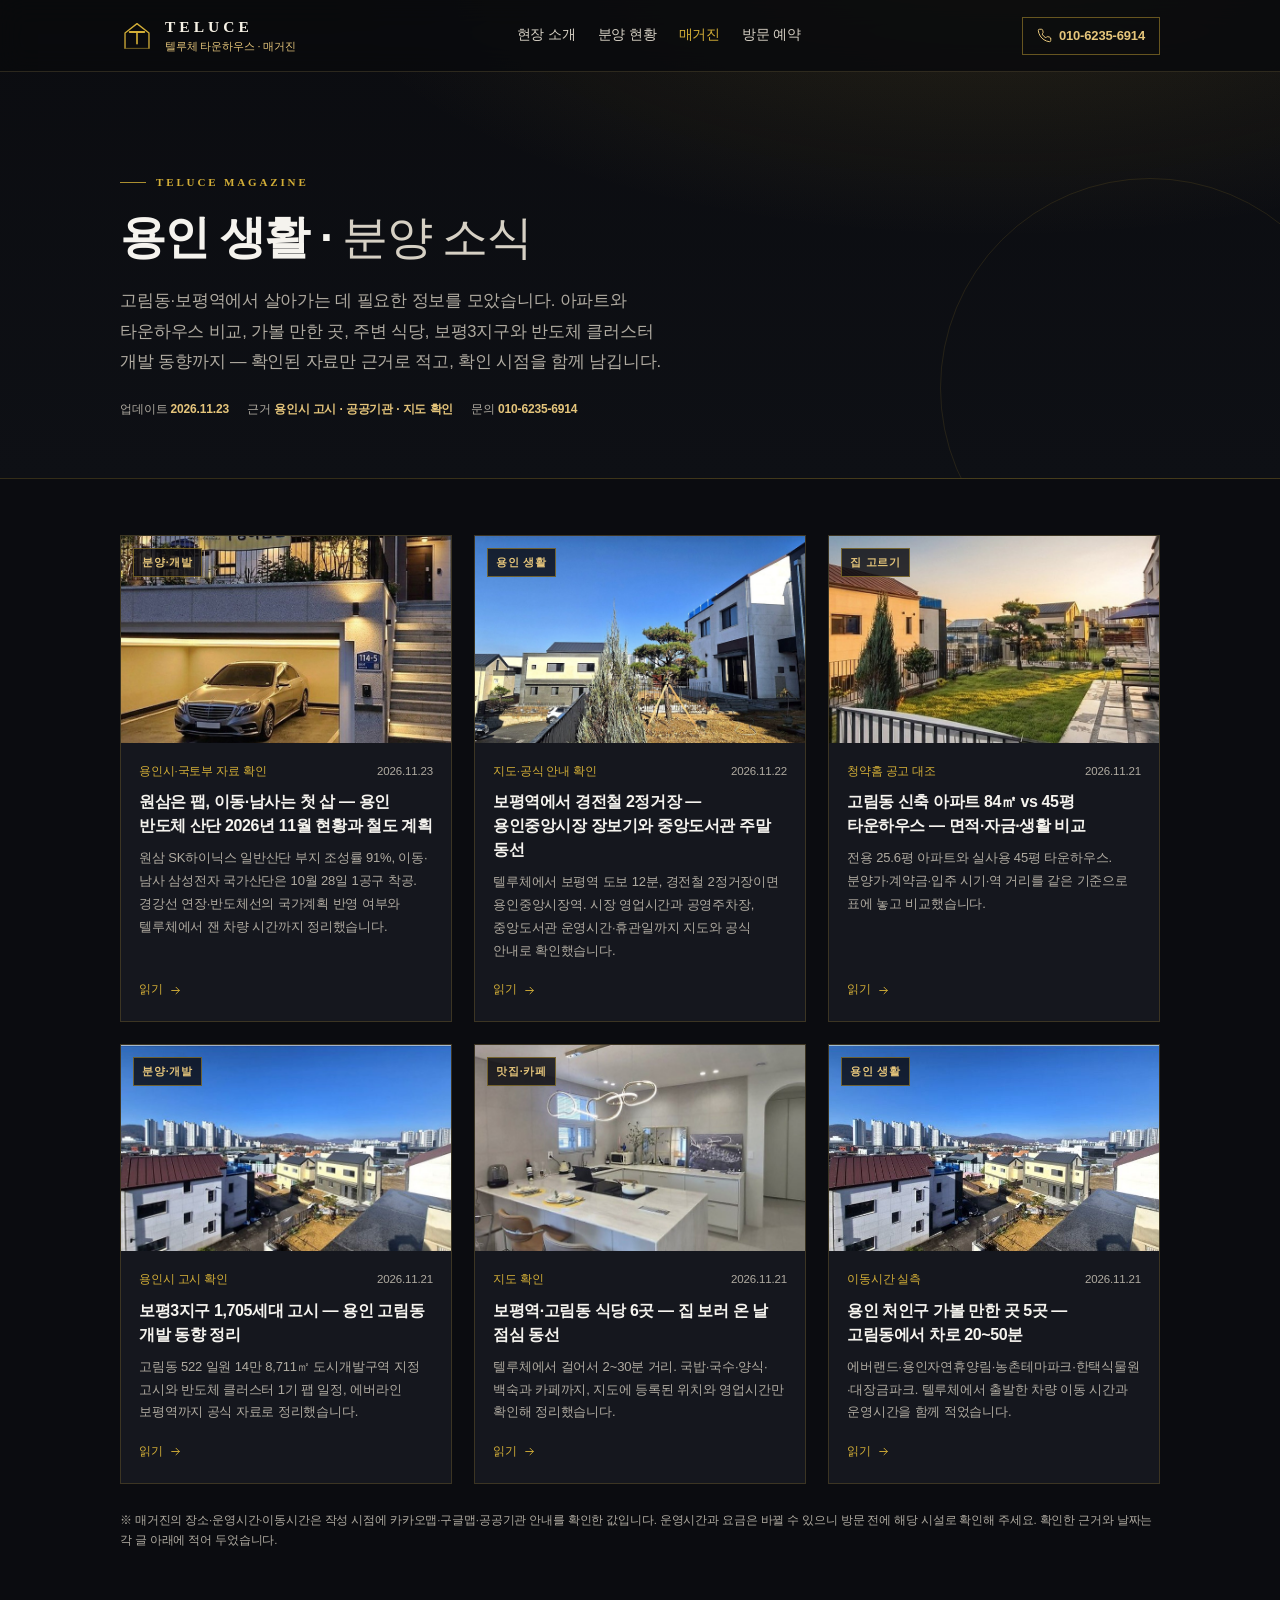
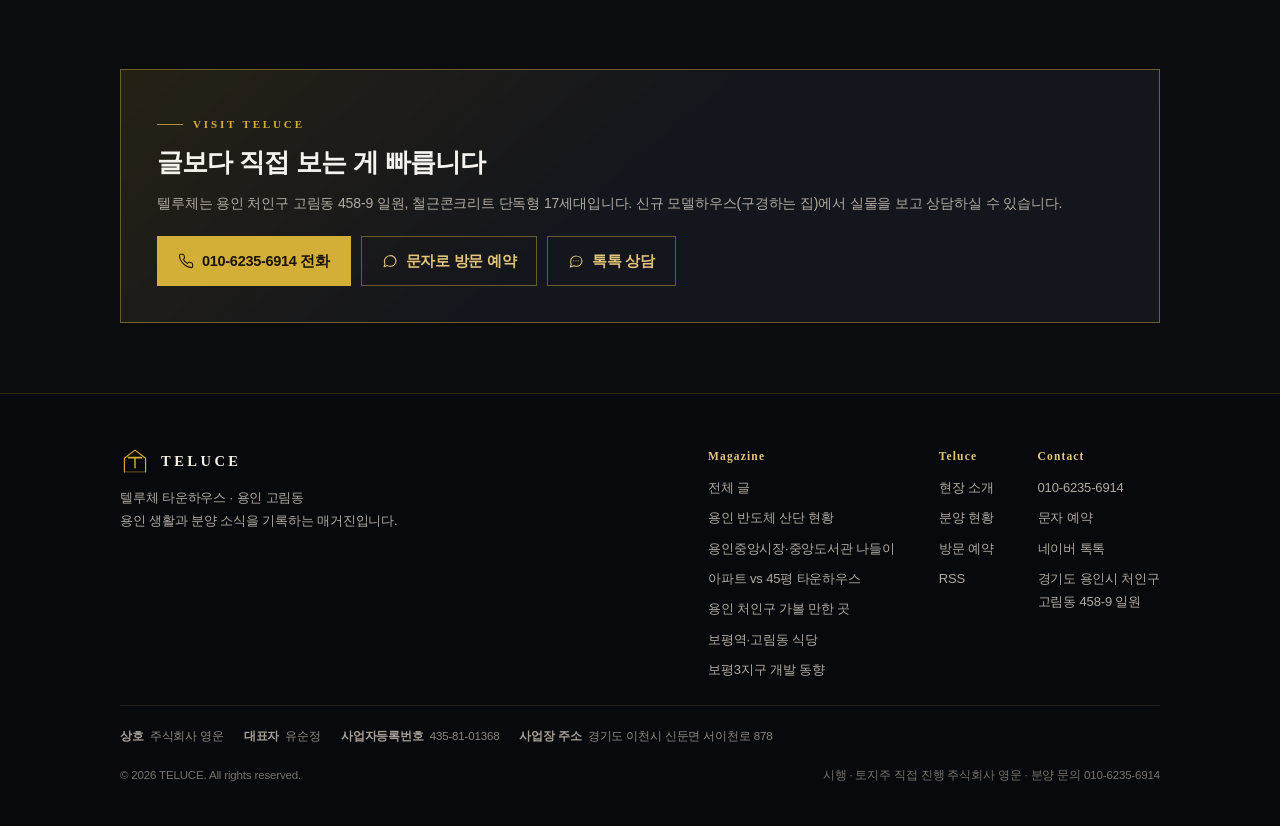
==== magazine/index.html @ aa2721e3 "GA4 방문자 추적 설치 — 전 페이지 head에 gtag.js(G-Z2Y8HTVHH5) 삽입" ====
<!DOCTYPE html>
<html lang="ko">
<head>
<meta charset="utf-8">
<!-- Google Analytics 4 (gtag.js) -->
<script async src="https://www.googletagmanager.com/gtag/js?id=G-Z2Y8HTVHH5"></script>
<script>
  window.dataLayer = window.dataLayer || [];
  function gtag(){dataLayer.push(arguments);}
  gtag('js', new Date());
  gtag('config', 'G-Z2Y8HTVHH5');
</script>
<meta name="viewport" content="width=device-width, initial-scale=1">
<title>텔루체 매거진 — 용인 생활 · 분양 소식 | 용인 고림동 타운하우스</title>
<meta name="description" content="용인 처인구 고림동·보평역 생활 정보와 분양 소식을 정리한 텔루체 매거진. 고림동 신축 아파트와 45평 타운하우스 비교, 가볼 만한 곳, 주변 식당, 보평3지구·반도체 클러스터 개발 동향을 공식 자료로 확인해 기록합니다.">
<meta name="keywords" content="텔루체 매거진, 용인 생활, 고림동 신축아파트, 고림동 아파트분양, 용인 처인구 가볼만한곳, 고림동 맛집, 보평3지구, 용인 전원주택, 용인 타운하우스">
<meta name="robots" content="index, follow">
<link rel="canonical" href="https://teluce.co.kr/magazine/">
<meta name="theme-color" content="#0B0C10">

<meta property="og:type" content="website">
<meta property="og:site_name" content="텔루체 타운하우스 TELUCE">
<meta property="og:locale" content="ko_KR">
<meta property="og:url" content="https://teluce.co.kr/magazine/">
<meta property="og:title" content="텔루체 매거진 — 용인 생활 · 분양 소식">
<meta property="og:description" content="용인 처인구 고림동·보평역 생활 정보와 분양 소식을 공식 자료로 확인해 정리합니다.">
<meta property="og:image" content="https://teluce.co.kr/assets/og-teluce.jpg">
<meta property="og:image:width" content="1200">
<meta property="og:image:height" content="630">
<meta property="og:image:alt" content="텔루체 타운하우스 — 용인 고림동 텔루체 매거진">
<meta name="twitter:card" content="summary_large_image">
<meta name="twitter:title" content="텔루체 매거진 — 용인 생활 · 분양 소식">
<meta name="twitter:description" content="용인 처인구 고림동·보평역 생활 정보와 분양 소식.">
<meta name="twitter:image" content="https://teluce.co.kr/assets/og-teluce.jpg">

<link rel="alternate" type="application/rss+xml" title="텔루체 매거진 RSS" href="https://teluce.co.kr/rss.xml">
<link rel="icon" type="image/svg+xml" href="/assets/favicon-teluce.svg">
<link rel="stylesheet" href="/magazine/assets/magazine.css?v=20261121c">
<script type="application/ld+json">
{
  "@context": "https://schema.org",
  "@type": "CollectionPage",
  "name": "텔루체 매거진 — 용인 생활 · 분양 소식",
  "url": "https://teluce.co.kr/magazine/",
  "description": "용인 처인구 고림동·보평역 생활 정보와 분양 소식을 공식 자료로 확인해 정리한 페이지.",
  "inLanguage": "ko-KR",
  "isPartOf": { "@type": "WebSite", "name": "텔루체 타운하우스 TELUCE", "url": "https://teluce.co.kr/" },
  "publisher": {
    "@type": "Organization",
    "name": "텔루체 타운하우스",
    "url": "https://teluce.co.kr/",
    "telephone": "+82-10-6235-6914"
  },
  "hasPart": [
    {
      "@type": "Article",
      "headline": "원삼은 팹, 이동·남사는 첫 삽 — 용인 반도체 산단 2026년 11월 현황과 철도 계획",
      "url": "https://teluce.co.kr/magazine/yongin-chip-cluster-2026/",
      "datePublished": "2026-11-23"
    },
    {
      "@type": "Article",
      "headline": "보평역에서 경전철 2정거장 — 용인중앙시장 장보기와 중앙도서관 주말 동선",
      "url": "https://teluce.co.kr/magazine/yongin-market-library-day/",
      "datePublished": "2026-11-22"
    },
    {
      "@type": "Article",
      "headline": "고림동 신축 아파트 84㎡ vs 45평 타운하우스 — 면적·자금·생활 비교",
      "url": "https://teluce.co.kr/magazine/gorim-apartment-vs-townhouse/",
      "datePublished": "2026-11-21"
    },
    {
      "@type": "Article",
      "headline": "용인 처인구 가볼 만한 곳 5곳 — 고림동에서 차로 20~50분",
      "url": "https://teluce.co.kr/magazine/yongin-cheoin-attractions/",
      "datePublished": "2026-11-21"
    },
    {
      "@type": "Article",
      "headline": "보평역·고림동 식당 6곳 — 집 보러 온 날 점심 동선",
      "url": "https://teluce.co.kr/magazine/bopyeong-gorim-food/",
      "datePublished": "2026-11-21"
    },
    {
      "@type": "Article",
      "headline": "보평3지구 1,705세대 고시 — 용인 고림동 개발 동향 정리",
      "url": "https://teluce.co.kr/magazine/bopyeong-3-district/",
      "datePublished": "2026-11-21"
    }
  ]
}
</script>
<script type="application/ld+json">
{
  "@context": "https://schema.org",
  "@type": "BreadcrumbList",
  "itemListElement": [
    { "@type": "ListItem", "position": 1, "name": "텔루체 타운하우스", "item": "https://teluce.co.kr/" },
    { "@type": "ListItem", "position": 2, "name": "매거진", "item": "https://teluce.co.kr/magazine/" }
  ]
}
</script>
</head>
<body>
<a class="skip" href="#list">본문 바로가기</a>

<svg width="0" height="0" style="position:absolute" aria-hidden="true" focusable="false"><defs>
<symbol id="i-phone" viewBox="0 0 24 24" fill="none" stroke="currentColor" stroke-width="1.6" stroke-linecap="round" stroke-linejoin="round"><path d="M22 16.9v3a2 2 0 0 1-2.2 2 19.8 19.8 0 0 1-8.6-3.1 19.5 19.5 0 0 1-6-6A19.8 19.8 0 0 1 2.1 4.2 2 2 0 0 1 4.1 2h3a2 2 0 0 1 2 1.7c.1.9.3 1.8.6 2.6a2 2 0 0 1-.5 2.1L8 9.6a16 16 0 0 0 6 6l1.2-1.2a2 2 0 0 1 2.1-.5c.8.3 1.7.5 2.6.6a2 2 0 0 1 1.7 2z"/></symbol>
<symbol id="i-sms" viewBox="0 0 24 24" fill="none" stroke="currentColor" stroke-width="1.6" stroke-linecap="round" stroke-linejoin="round"><path d="M21 11.5a8.4 8.4 0 0 1-9 8.4 8.9 8.9 0 0 1-4.1-1L3 20.5l1.6-4a8.4 8.4 0 0 1-1-4.1 8.4 8.4 0 0 1 8.5-8.4 8.5 8.5 0 0 1 8.9 7.5z"/></symbol>
<symbol id="i-chat" viewBox="0 0 24 24" fill="none" stroke="currentColor" stroke-width="1.6" stroke-linecap="round" stroke-linejoin="round"><path d="M21 11.5a8.4 8.4 0 0 1-9 8.4 9.7 9.7 0 0 1-3.3-.6L3.5 21l1.4-4.3a8.1 8.1 0 0 1-1-3.9 8.4 8.4 0 0 1 9-8.4 8.4 8.4 0 0 1 8.1 8.1z"/><path d="M8.5 11.8h.01M12 11.8h.01M15.5 11.8h.01"/></symbol>
<symbol id="i-arrow" viewBox="0 0 24 24" fill="none" stroke="currentColor" stroke-width="1.7" stroke-linecap="round" stroke-linejoin="round"><path d="M5 12h14M13 6l6 6-6 6"/></symbol>
<symbol id="i-teluce-mark" viewBox="0 0 44 44">
  <path d="M6.5 38V18L22 6l15.5 12v20" fill="none" stroke="#D4AF37" stroke-width="1.7" stroke-linejoin="round" stroke-linecap="round"/>
  <path d="M12.6 16.9h18.8" stroke="#D4AF37" stroke-width="2.5" stroke-linecap="round"/>
  <path d="M22 16.9v15" stroke="#D4AF37" stroke-width="2.1" stroke-linecap="round"/>
  <path d="M8 38h28" stroke="#D4AF37" stroke-width="1.2" stroke-linecap="round" opacity=".55"/>
</symbol>
</defs></svg>

<header class="mag-header">
  <div class="wrap">
    <a class="mag-brand" href="/" aria-label="텔루체 타운하우스 메인 페이지">
      <svg class="mark" viewBox="0 0 44 44" role="img" aria-label="텔루체 TELUCE 로고"><use href="#i-teluce-mark"/></svg>
      <span class="txt"><b>TELUCE</b><i>텔루체 타운하우스 · 매거진</i></span>
    </a>
    <nav class="mag-nav" aria-label="주요 메뉴">
      <a href="/#about">현장 소개</a>
      <a href="/#status">분양 현황</a>
      <a class="is-now" href="/magazine/">매거진</a>
      <a href="/#booking">방문 예약</a>
    </nav>
    <div class="mag-head-actions">
      <a class="mag-phone" href="tel:+821062356914"><svg aria-hidden="true"><use href="#i-phone"/></svg><span>010-6235-6914</span></a>
    </div>
  </div>
</header>

<main>
  <section class="mag-hero">
    <div class="wrap">
      <span class="eyebrow">Teluce Magazine</span>
      <h1>용인 생활 · <span class="thin">분양 소식</span></h1>
      <p class="lead">고림동·보평역에서 살아가는 데 필요한 정보를 모았습니다. 아파트와 타운하우스 비교, 가볼 만한 곳, 주변 식당, 보평3지구와 반도체 클러스터 개발 동향까지 — 확인된 자료만 근거로 적고, 확인 시점을 함께 남깁니다.</p>
      <div class="meta">
        <span>업데이트 <b>2026.11.23</b></span>
        <span>근거 <b>용인시 고시 · 공공기관 · 지도 확인</b></span>
        <span>문의 <b>010-6235-6914</b></span>
      </div>
    </div>
  </section>

  <section class="mag-main" id="list">
    <div class="wrap">
      <div class="mag-grid">
        <a class="mcard" href="/magazine/yongin-chip-cluster-2026/">
          <span class="thumb">
            <img src="/assets/photos/hero-03-twilight.jpg" alt="해 질 무렵 텔루체 단지의 개별 주택과 마당" loading="lazy" width="1600" height="900">
            <span class="chip">분양·개발</span>
          </span>
          <div class="body">
            <span class="date"><em>용인시·국토부 자료 확인</em><time datetime="2026-11-23">2026.11.23</time></span>
            <h2>원삼은 팹, 이동·남사는 첫 삽 — 용인 반도체 산단 2026년 11월 현황과 철도 계획</h2>
            <p>원삼 SK하이닉스 일반산단 부지 조성률 91%, 이동·남사 삼성전자 국가산단은 10월 28일 1공구 착공. 경강선 연장·반도체선의 국가계획 반영 여부와 텔루체에서 잰 차량 시간까지 정리했습니다.</p>
            <span class="go">읽기 <svg aria-hidden="true"><use href="#i-arrow"/></svg></span>
          </div>
        </a>

        <a class="mcard" href="/magazine/yongin-market-library-day/">
          <span class="thumb">
            <img src="/assets/photos/hero-01-exterior.jpg" alt="텔루체 단지 외관과 1층 주차공간" loading="lazy" width="1600" height="900">
            <span class="chip">용인 생활</span>
          </span>
          <div class="body">
            <span class="date"><em>지도·공식 안내 확인</em><time datetime="2026-11-22">2026.11.22</time></span>
            <h2>보평역에서 경전철 2정거장 — 용인중앙시장 장보기와 중앙도서관 주말 동선</h2>
            <p>텔루체에서 보평역 도보 12분, 경전철 2정거장이면 용인중앙시장역. 시장 영업시간과 공영주차장, 중앙도서관 운영시간·휴관일까지 지도와 공식 안내로 확인했습니다.</p>
            <span class="go">읽기 <svg aria-hidden="true"><use href="#i-arrow"/></svg></span>
          </div>
        </a>

        <a class="mcard" href="/magazine/gorim-apartment-vs-townhouse/">
          <span class="thumb">
            <img src="/assets/photos/hero-02-sunset.jpg" alt="노을 드는 텔루체 단지의 개별 마당과 잔디정원" loading="lazy" width="1600" height="900">
            <span class="chip">집 고르기</span>
          </span>
          <div class="body">
            <span class="date"><em>청약홈 공고 대조</em><time datetime="2026-11-21">2026.11.21</time></span>
            <h2>고림동 신축 아파트 84㎡ vs 45평 타운하우스 — 면적·자금·생활 비교</h2>
            <p>전용 25.6평 아파트와 실사용 45평 타운하우스. 분양가·계약금·입주 시기·역 거리를 같은 기준으로 표에 놓고 비교했습니다.</p>
            <span class="go">읽기 <svg aria-hidden="true"><use href="#i-arrow"/></svg></span>
          </div>
        </a>

        <a class="mcard" href="/magazine/bopyeong-3-district/">
          <span class="thumb">
            <img src="/assets/photos/hero-08-rooftop.jpg" alt="텔루체 루프탑에서 본 고림동 아파트 단지와 조망" loading="lazy" width="1600" height="900">
            <span class="chip">분양·개발</span>
          </span>
          <div class="body">
            <span class="date"><em>용인시 고시 확인</em><time datetime="2026-11-21">2026.11.21</time></span>
            <h2>보평3지구 1,705세대 고시 — 용인 고림동 개발 동향 정리</h2>
            <p>고림동 522 일원 14만 8,711㎡ 도시개발구역 지정 고시와 반도체 클러스터 1기 팹 일정, 에버라인 보평역까지 공식 자료로 정리했습니다.</p>
            <span class="go">읽기 <svg aria-hidden="true"><use href="#i-arrow"/></svg></span>
          </div>
        </a>

        <a class="mcard" href="/magazine/bopyeong-gorim-food/">
          <span class="thumb">
            <img src="/assets/teluce-kitchen.jpg" alt="텔루체 주방과 아일랜드 식탁" loading="lazy" width="694" height="391">
            <span class="chip">맛집·카페</span>
          </span>
          <div class="body">
            <span class="date"><em>지도 확인</em><time datetime="2026-11-21">2026.11.21</time></span>
            <h2>보평역·고림동 식당 6곳 — 집 보러 온 날 점심 동선</h2>
            <p>텔루체에서 걸어서 2~30분 거리. 국밥·국수·양식·백숙과 카페까지, 지도에 등록된 위치와 영업시간만 확인해 정리했습니다.</p>
            <span class="go">읽기 <svg aria-hidden="true"><use href="#i-arrow"/></svg></span>
          </div>
        </a>

        <a class="mcard" href="/magazine/yongin-cheoin-attractions/">
          <span class="thumb">
            <img src="/assets/teluce-rooftop.jpg" alt="텔루체 루프탑에서 바라본 고림동 일대와 아파트 단지" loading="lazy" width="694" height="391">
            <span class="chip">용인 생활</span>
          </span>
          <div class="body">
            <span class="date"><em>이동시간 실측</em><time datetime="2026-11-21">2026.11.21</time></span>
            <h2>용인 처인구 가볼 만한 곳 5곳 — 고림동에서 차로 20~50분</h2>
            <p>에버랜드·용인자연휴양림·농촌테마파크·한택식물원·대장금파크. 텔루체에서 출발한 차량 이동 시간과 운영시간을 함께 적었습니다.</p>
            <span class="go">읽기 <svg aria-hidden="true"><use href="#i-arrow"/></svg></span>
          </div>
        </a>
      </div>

      <p class="mag-empty-note">※ 매거진의 장소·운영시간·이동시간은 작성 시점에 카카오맵·구글맵·공공기관 안내를 확인한 값입니다. 운영시간과 요금은 바뀔 수 있으니 방문 전에 해당 시설로 확인해 주세요. 확인한 근거와 날짜는 각 글 아래에 적어 두었습니다.</p>
    </div>
  </section>

  <div class="wrap">
    <section class="cta">
      <span class="eyebrow">Visit Teluce</span>
      <h2>글보다 직접 보는 게 빠릅니다</h2>
      <p>텔루체는 용인 처인구 고림동 458-9 일원, 철근콘크리트 단독형 17세대입니다. 신규 모델하우스(구경하는 집)에서 실물을 보고 상담하실 수 있습니다.</p>
      <div class="cta-btns">
        <a class="btn btn-gold" href="tel:+821062356914"><svg aria-hidden="true"><use href="#i-phone"/></svg>010-6235-6914 전화</a>
        <a class="btn btn-line" href="sms:+821062356914"><svg aria-hidden="true"><use href="#i-sms"/></svg>문자로 방문 예약</a>
        <a class="btn btn-line" href="https://talk.naver.com/ct/wfuyhez" target="_blank" rel="noopener"><svg aria-hidden="true"><use href="#i-chat"/></svg>톡톡 상담</a>
      </div>
    </section>
  </div>
</main>

<footer class="mag-footer">
  <div class="wrap">
    <div class="top">
      <div>
        <div class="brandline">
          <svg class="mark" viewBox="0 0 44 44" role="img" aria-label="텔루체 TELUCE 로고"><use href="#i-teluce-mark"/></svg>
          <b>TELUCE</b>
        </div>
        <p>텔루체 타운하우스 · 용인 고림동<br>용인 생활과 분양 소식을 기록하는 매거진입니다.</p>
      </div>
      <div class="cols">
        <div>
          <b>Magazine</b>
          <a href="/magazine/">전체 글</a>
          <a href="/magazine/yongin-chip-cluster-2026/">용인 반도체 산단 현황</a>
          <a href="/magazine/yongin-market-library-day/">용인중앙시장·중앙도서관 나들이</a>
          <a href="/magazine/gorim-apartment-vs-townhouse/">아파트 vs 45평 타운하우스</a>
          <a href="/magazine/yongin-cheoin-attractions/">용인 처인구 가볼 만한 곳</a>
          <a href="/magazine/bopyeong-gorim-food/">보평역·고림동 식당</a>
          <a href="/magazine/bopyeong-3-district/">보평3지구 개발 동향</a>
        </div>
        <div>
          <b>Teluce</b>
          <a href="/#about">현장 소개</a>
          <a href="/#status">분양 현황</a>
          <a href="/#booking">방문 예약</a>
          <a href="/rss.xml">RSS</a>
        </div>
        <div>
          <b>Contact</b>
          <a href="tel:+821062356914">010-6235-6914</a>
          <a href="sms:+821062356914">문자 예약</a>
          <a href="https://talk.naver.com/ct/wfuyhez" target="_blank" rel="noopener">네이버 톡톡</a>
          <span>경기도 용인시 처인구<br>고림동 458-9 일원</span>
        </div>
      </div>
    </div>
    <div class="biz" aria-label="사업자 정보">
      <span><b>상호</b>주식회사 영운</span>
      <span><b>대표자</b>유순정</span>
      <span><b>사업자등록번호</b>435-81-01368</span>
      <span><b>사업장 주소</b>경기도 이천시 신둔면 서이천로 878</span>
    </div>
    <div class="bottom">
      <p>© 2026 TELUCE. All rights reserved.</p>
      <p>시행 · 토지주 직접 진행 주식회사 영운 · 분양 문의 010-6235-6914</p>
    </div>
  </div>
</footer>

<div class="mobile-bar">
  <a class="btn btn-line" href="sms:+821062356914"><svg aria-hidden="true"><use href="#i-sms"/></svg>문자 예약</a>
  <a class="btn btn-gold" href="tel:+821062356914"><svg aria-hidden="true"><use href="#i-phone"/></svg>전화 상담</a>
</div>

</body>
</html>
---- magazine/assets/magazine.css ----
/* TELUCE MAGAZINE — 용인 생활 · 분양 소식
   teluce.co.kr 전용 매거진 스타일. 메인 페이지의 블랙 & 샴페인 골드 토큰을 그대로 사용합니다. */

*,*::before,*::after{box-sizing:border-box}
:root{
  --bg:#0B0C10;
  --bg-2:#101218;
  --card:#15171E;
  --card-2:#1B1E27;
  --gold:#D4AF37;
  --gold-soft:#E5C57B;
  --gold-pale:#F1E1B4;
  --ink:#F5F3EE;
  --ink-2:#D6D0C4;
  --muted:#B0ABA1;
  --line:rgba(212,175,55,.20);
  --line-strong:rgba(212,175,55,.45);
  --ff:-apple-system,BlinkMacSystemFont,"Apple SD Gothic Neo","Noto Sans KR","Malgun Gothic",Roboto,"Helvetica Neue",Arial,sans-serif;
  --ff-serif:"Bodoni MT",Didot,"Playfair Display",Georgia,"Times New Roman",serif;
  --max:1120px;
  --header-h:72px;
}
html{scroll-behavior:smooth;-webkit-text-size-adjust:100%}
body{
  margin:0;background:var(--bg);color:var(--ink);font-family:var(--ff);
  font-size:16px;line-height:1.8;letter-spacing:-.01em;
  -webkit-font-smoothing:antialiased;
  word-break:keep-all;overflow-wrap:break-word;
}
img{max-width:100%;display:block}
a{color:inherit;text-decoration:none}
button{font-family:inherit}
.wrap{width:100%;max-width:var(--max);margin:0 auto;padding:0 clamp(20px,5vw,40px)}
.skip{position:absolute;left:-9999px;top:0;z-index:200;background:var(--gold);color:#1A140A;padding:12px 18px;font-weight:700}
.skip:focus{left:12px;top:12px}

/* ---------- header ---------- */
.mag-header{
  position:fixed;inset:0 0 auto 0;z-index:80;height:var(--header-h);
  display:flex;align-items:center;
  background:rgba(9,10,13,.82);backdrop-filter:blur(14px);-webkit-backdrop-filter:blur(14px);
  border-bottom:1px solid rgba(229,197,123,.16);
}
.mag-header .wrap{display:flex;align-items:center;justify-content:space-between;gap:16px}
.mag-brand{display:flex;align-items:center;gap:11px;min-width:0}
.mag-brand .mark{width:34px;height:34px;flex:none}
.mag-brand .txt{display:flex;flex-direction:column;line-height:1.2;min-width:0}
.mag-brand .txt b{font-family:var(--ff-serif);font-size:15.5px;letter-spacing:.26em;color:#F7F2E6;font-weight:600}
.mag-brand .txt i{font-style:normal;font-size:11px;color:var(--gold-soft);margin-top:3px;white-space:nowrap;overflow:hidden;text-overflow:ellipsis}
.mag-nav{display:flex;align-items:center;gap:22px;font-size:13.5px;color:var(--ink-2)}
.mag-nav a:hover{color:var(--gold-soft)}
.mag-nav a.is-now{color:var(--gold)}
.mag-head-actions{display:flex;align-items:center;gap:10px}
.mag-phone{
  display:inline-flex;align-items:center;gap:7px;height:38px;padding:0 14px;
  border:1px solid var(--line-strong);color:var(--gold-soft);font-size:13px;font-weight:600;
  white-space:nowrap;transition:.2s;
}
.mag-phone:hover{background:rgba(212,175,55,.12)}
.mag-phone svg{width:15px;height:15px}
@media (max-width:820px){.mag-nav{display:none}}

/* ---------- hero ---------- */
.mag-hero{
  position:relative;padding:calc(var(--header-h) + clamp(54px,8vw,92px)) 0 clamp(38px,5vw,58px);
  background:
    radial-gradient(1100px 460px at 78% -10%, rgba(212,175,55,.14), transparent 62%),
    linear-gradient(180deg,#0B0C10 0%,#0E1015 100%);
  border-bottom:1px solid var(--line);
  overflow:hidden;
}
.mag-hero::after{
  content:"";position:absolute;right:-80px;bottom:-120px;width:420px;height:420px;border-radius:50%;
  border:1px solid rgba(212,175,55,.12);pointer-events:none;
}
.eyebrow{display:inline-flex;align-items:center;gap:10px;font-size:11px;font-weight:600;letter-spacing:.26em;text-transform:uppercase;color:var(--gold);font-family:var(--ff-serif);margin-bottom:16px}
.eyebrow::before{content:"";width:26px;height:1px;background:currentColor;opacity:.8}
.mag-hero h1{font-size:clamp(28px,4.4vw,46px);line-height:1.28;letter-spacing:-.035em;margin:0;font-weight:700}
.mag-hero h1 .thin{font-weight:300;color:var(--ink-2)}
.mag-hero .lead{color:var(--muted);font-size:clamp(14.5px,1.6vw,16.5px);line-height:1.85;margin:18px 0 0;max-width:62ch}
.mag-hero .meta{display:flex;flex-wrap:wrap;gap:8px 18px;margin-top:22px;font-size:12px;color:var(--muted)}
.mag-hero .meta b{color:var(--gold-soft);font-weight:600}

/* ---------- list ---------- */
.mag-main{padding:clamp(34px,5vw,56px) 0 clamp(60px,7vw,90px)}
.mag-filter{display:flex;flex-wrap:wrap;gap:8px;margin-bottom:clamp(22px,3vw,30px)}
.mag-filter span{font-size:11.5px;letter-spacing:.04em;color:var(--muted);border:1px solid var(--line);padding:6px 11px;background:rgba(255,255,255,.02)}
.mag-filter span.on{color:#1A140A;background:var(--gold);border-color:var(--gold);font-weight:700}
.mag-grid{display:grid;grid-template-columns:repeat(3,1fr);gap:clamp(14px,2vw,22px)}
.mcard{
  display:flex;flex-direction:column;background:var(--card);border:1px solid var(--line);
  transition:transform .25s,border-color .25s,box-shadow .25s;overflow:hidden;
}
.mcard:hover{transform:translateY(-4px);border-color:var(--line-strong);box-shadow:0 24px 44px -26px rgba(0,0,0,.9)}
.mcard .thumb{position:relative;aspect-ratio:16/10;overflow:hidden;background:#0e1015}
.mcard .thumb img{width:100%;height:100%;object-fit:cover;transition:transform .5s;filter:saturate(.95)}
.mcard:hover .thumb img{transform:scale(1.04)}
.mcard .thumb .chip{
  position:absolute;left:12px;top:12px;font-size:10.5px;letter-spacing:.08em;font-weight:700;
  background:rgba(11,12,16,.82);color:var(--gold-soft);border:1px solid var(--line-strong);padding:4px 8px;
}
.mcard .body{display:flex;flex-direction:column;gap:9px;padding:18px 18px 20px;flex:1}
.mcard .date{font-size:11.5px;color:var(--muted);font-variant-numeric:tabular-nums;display:flex;justify-content:space-between;gap:8px}
.mcard .date em{font-style:normal;color:var(--gold)}
.mcard h2,.mcard h3{font-size:16px;font-weight:600;line-height:1.5;letter-spacing:-.025em;margin:0;color:var(--ink)}
.mcard p{font-size:13px;line-height:1.75;color:var(--muted);margin:0}
.mcard .go{margin-top:auto;padding-top:8px;font-size:12px;color:var(--gold);display:inline-flex;align-items:center;gap:6px}
.mcard .go svg{width:13px;height:13px}
.mag-empty-note{margin-top:26px;font-size:11.5px;color:var(--muted);line-height:1.75}

/* ---------- article ---------- */
.crumb{padding:calc(var(--header-h) + 22px) 0 0;font-size:12px;color:var(--muted)}
.crumb ol{display:flex;flex-wrap:wrap;gap:8px;list-style:none;margin:0;padding:0}
.crumb li::after{content:"›";margin-left:8px;color:rgba(212,175,55,.5)}
.crumb li:last-child::after{content:""}
.crumb a:hover{color:var(--gold-soft)}
.article-head{padding:clamp(18px,3vw,28px) 0 clamp(22px,3vw,30px);border-bottom:1px solid var(--line)}
.article-head .chip{display:inline-block;font-size:10.5px;letter-spacing:.1em;font-weight:700;color:var(--gold);border:1px solid var(--line-strong);padding:4px 9px;margin-bottom:16px}
.article-head h1{font-size:clamp(25px,3.8vw,40px);line-height:1.34;letter-spacing:-.035em;margin:0;font-weight:700}
.article-head .sub{color:var(--ink-2);font-size:clamp(14.5px,1.7vw,17px);line-height:1.8;margin:16px 0 0;max-width:64ch}
.article-meta{display:flex;flex-wrap:wrap;gap:8px 18px;margin-top:20px;font-size:12px;color:var(--muted)}
.article-meta time{font-variant-numeric:tabular-nums}
.article-meta b{color:var(--gold-soft);font-weight:600}
.article-hero{margin:clamp(22px,3.4vw,34px) 0 0}
.article-hero figure{margin:0}
.article-hero img{width:100%;height:auto;aspect-ratio:16/9;object-fit:cover;border:1px solid var(--line)}
.article-hero figcaption{margin-top:9px;font-size:11.5px;color:var(--muted)}
.article-body{max-width:760px;padding:clamp(30px,4.4vw,46px) 0 clamp(44px,6vw,64px)}
.article-body p{margin:0 0 20px;font-size:16.5px;line-height:1.95;color:var(--ink-2)}
.article-body p strong{color:var(--ink);font-weight:700}
.article-body h2{
  font-size:clamp(20px,2.6vw,25px);line-height:1.45;letter-spacing:-.03em;margin:44px 0 14px;
  padding-top:22px;border-top:1px solid var(--line);font-weight:700;
}
.article-body h2:first-of-type{border-top:0;padding-top:0;margin-top:34px}
.article-body h2 .num{color:var(--gold);font-family:var(--ff-serif);font-size:.8em;letter-spacing:.06em;margin-right:8px}
.article-body h3{font-size:17px;margin:26px 0 10px;font-weight:700;color:var(--ink)}
.article-body ul,.article-body ol{margin:0 0 22px;padding-left:20px;color:var(--ink-2)}
.article-body li{margin:7px 0;line-height:1.85;font-size:15.5px}
.article-body a.inline{color:var(--gold-soft);border-bottom:1px solid rgba(212,175,55,.4)}
.article-body blockquote{
  margin:26px 0;padding:18px 22px;border-left:2px solid var(--gold);
  background:rgba(212,175,55,.06);color:var(--ink);font-size:15.5px;line-height:1.85;
}
.factbox{border:1px solid var(--line);background:var(--card);padding:20px 22px;margin:26px 0}
.factbox h3{margin:0 0 12px;font-size:13px;letter-spacing:.12em;color:var(--gold);text-transform:uppercase;font-family:var(--ff-serif);font-weight:600}
.factbox dl{display:grid;grid-template-columns:auto 1fr;gap:8px 16px;margin:0;font-size:14px}
.factbox dt{color:var(--muted);white-space:nowrap}
.factbox dd{margin:0;color:var(--ink-2)}
.place{border:1px solid var(--line);background:var(--card);padding:20px 22px;margin:0 0 18px}
.place h3{margin:0 0 6px;font-size:17.5px;display:flex;flex-wrap:wrap;align-items:baseline;gap:8px}
.place h3 span{font-size:11.5px;color:var(--gold);border:1px solid var(--line-strong);padding:2px 7px;font-weight:600}
.place .addr{font-size:13px;color:var(--muted);margin:0 0 10px}
.place p{font-size:14.5px;line-height:1.8;margin:0 0 8px;color:var(--ink-2)}
.place .facts{display:flex;flex-wrap:wrap;gap:6px 16px;font-size:12.5px;color:var(--muted);margin-top:10px;padding-top:10px;border-top:1px dashed rgba(212,175,55,.22)}
.place .facts b{color:var(--gold-soft);font-weight:600}
.tablewrap{overflow-x:auto;margin:24px 0}
table.price{width:100%;border-collapse:collapse;font-size:13.5px;min-width:560px}
table.price th,table.price td{border-bottom:1px solid var(--line);padding:11px 10px;text-align:left;vertical-align:top}
table.price th{color:var(--gold);font-size:11.5px;letter-spacing:.06em;font-weight:700;background:rgba(212,175,55,.05)}
table.price td{color:var(--ink-2)}
table.price tr:last-child td{border-bottom:0}
.sources{margin:34px 0 0;padding:20px 22px;border:1px solid var(--line);background:var(--card-2)}
.sources h3{margin:0 0 10px;font-size:12px;letter-spacing:.12em;color:var(--gold);font-family:var(--ff-serif);font-weight:600}
.sources ol{margin:0;padding-left:18px;font-size:12.5px;line-height:1.8;color:var(--muted)}
.sources li{margin:5px 0}
.disclaimer{margin:20px 0 0;font-size:12px;line-height:1.8;color:var(--muted);border-top:1px solid var(--line);padding-top:16px}
.article-figure{margin:26px 0}
.article-figure figure{margin:0}
.article-figure img{width:100%;height:auto;border:1px solid var(--line);display:block}
.article-figure figcaption{margin-top:9px;font-size:11.5px;color:var(--muted);line-height:1.7}
.fig-pair{display:grid;grid-template-columns:1fr 1fr;gap:clamp(8px,1.4vw,12px);margin:26px 0}
.fig-pair figure{margin:0;display:flex;flex-direction:column}
.fig-pair img{width:100%;height:auto;aspect-ratio:16/10;object-fit:cover;border:1px solid var(--line);display:block}
.fig-pair figcaption{margin-top:8px;font-size:11px;color:var(--muted);line-height:1.65}
@media (max-width:620px){.fig-pair{grid-template-columns:1fr;gap:18px}.fig-pair img{aspect-ratio:16/11}}

/* CTA */
.cta{
  margin:clamp(10px,2vw,18px) 0 clamp(48px,6vw,70px);border:1px solid var(--line-strong);
  background:linear-gradient(140deg,rgba(212,175,55,.13),rgba(21,23,30,.9) 48%);
  padding:clamp(24px,3.4vw,36px);
}
.cta .eyebrow{margin-bottom:10px}
.cta h2{margin:0 0 10px;font-size:clamp(20px,2.6vw,26px);letter-spacing:-.03em;line-height:1.4}
.cta p{margin:0 0 20px;color:var(--muted);font-size:14px;line-height:1.8}
.cta-btns{display:flex;flex-wrap:wrap;gap:10px}
.btn{display:inline-flex;align-items:center;justify-content:center;gap:8px;min-height:50px;padding:0 20px;border:1px solid transparent;font-size:14.5px;font-weight:600;letter-spacing:-.02em;transition:.22s;text-align:center}
.btn svg{width:16px;height:16px}
.btn-gold{background:var(--gold);color:#1A140A;border-color:var(--gold)}
.btn-gold:hover{background:var(--gold-soft);border-color:var(--gold-soft)}
.btn-line{border-color:var(--line-strong);color:var(--gold-soft)}
.btn-line:hover{background:rgba(212,175,55,.12)}

/* prev / next */
.pager{display:grid;grid-template-columns:1fr 1fr;gap:12px;margin:0 0 clamp(46px,6vw,66px)}
.pager a{border:1px solid var(--line);background:var(--card);padding:16px 18px;transition:.22s}
.pager a:hover{border-color:var(--line-strong);background:var(--card-2)}
.pager small{display:block;font-size:11px;letter-spacing:.1em;color:var(--gold);margin-bottom:6px}
.pager b{font-size:14px;font-weight:600;line-height:1.55;color:var(--ink)}
.pager .next{text-align:right}

/* footer */
.mag-footer{border-top:1px solid var(--line);background:#08090C;padding:clamp(34px,5vw,52px) 0 40px;font-size:13px;color:var(--muted)}
.mag-footer .top{display:flex;flex-wrap:wrap;justify-content:space-between;gap:24px;padding-bottom:24px;border-bottom:1px solid rgba(212,175,55,.14)}
.mag-footer .brandline{display:flex;align-items:center;gap:11px;margin-bottom:10px}
.mag-footer .brandline .mark{width:30px;height:30px}
.mag-footer .brandline b{font-family:var(--ff-serif);letter-spacing:.24em;color:#F7F2E6;font-size:14.5px}
.mag-footer p{margin:0;line-height:1.8}
.mag-footer .cols{display:flex;flex-wrap:wrap;gap:26px 44px}
.mag-footer .cols div{display:flex;flex-direction:column;gap:7px}
.mag-footer .cols b{color:var(--gold-soft);font-size:11.5px;letter-spacing:.1em;font-family:var(--ff-serif);margin-bottom:2px}
.mag-footer a:hover{color:var(--gold-soft)}
.mag-footer .biz{display:flex;flex-wrap:wrap;gap:6px 20px;padding-top:20px;font-size:11.5px;color:#8C877E}
.mag-footer .biz b{color:#A9A399;font-weight:600;margin-right:6px}
.mag-footer .bottom{display:flex;flex-wrap:wrap;justify-content:space-between;gap:10px;margin-top:18px;font-size:11.5px;color:#77736B}

/* mobile bar */
.mobile-bar{display:none;position:fixed;left:0;right:0;bottom:0;z-index:70;padding:10px 12px calc(10px + env(safe-area-inset-bottom));gap:8px;background:rgba(9,10,13,.94);border-top:1px solid var(--line);backdrop-filter:blur(12px)}
.mobile-bar .btn{flex:1;min-height:48px;font-size:14px}
@media (max-width:900px){
  .mag-grid{grid-template-columns:repeat(2,1fr)}
  .pager{grid-template-columns:1fr}
  .pager .next{text-align:left}
}
@media (max-width:620px){
  .mag-grid{grid-template-columns:1fr}
  .mag-brand .txt i{display:none}
  .mag-phone span{display:none}
  .mag-phone{padding:0 11px}
  .mobile-bar{display:flex}
  .mag-footer{padding-bottom:92px}
  .factbox dl{grid-template-columns:1fr}
  .article-body p{font-size:16px}
  .article-figure figcaption,.fig-pair figcaption{font-size:11px}
}
@media (prefers-reduced-motion:reduce){
  *{transition:none !important;animation:none !important}
  html{scroll-behavior:auto}
}
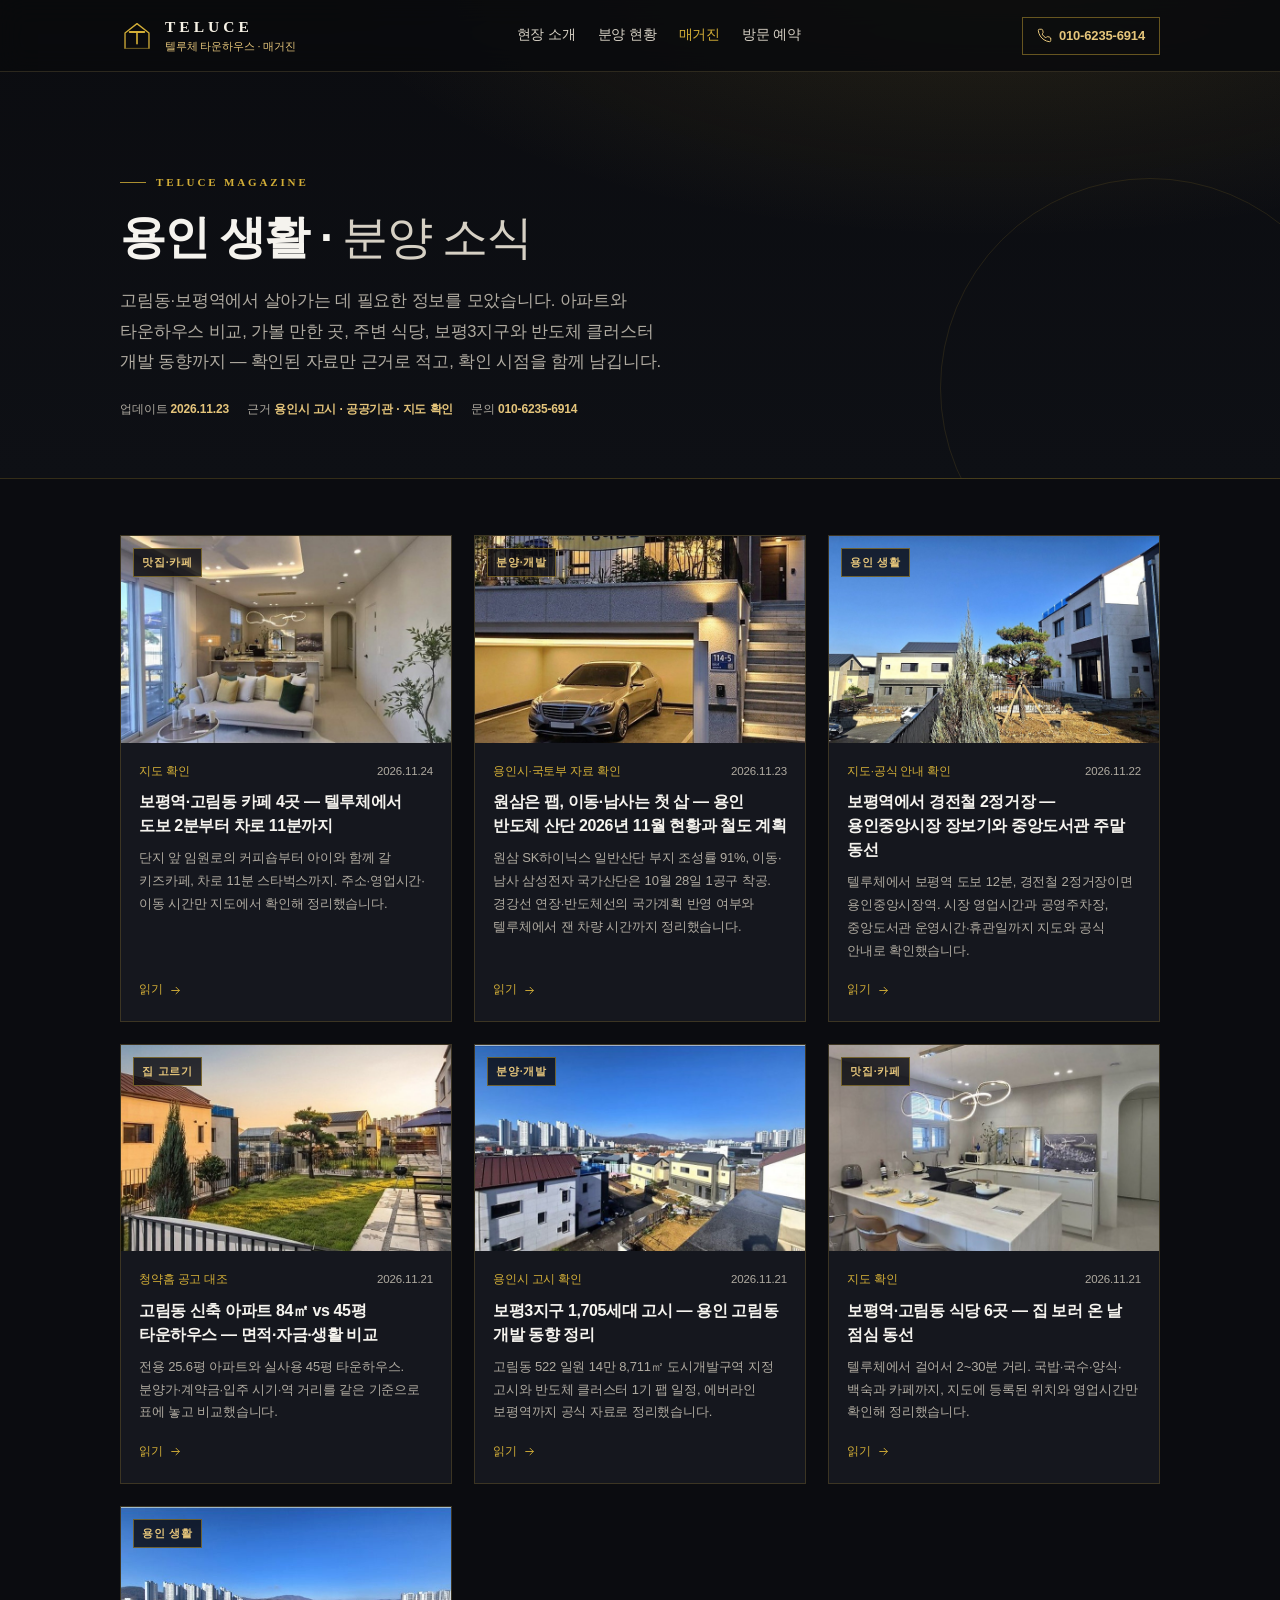
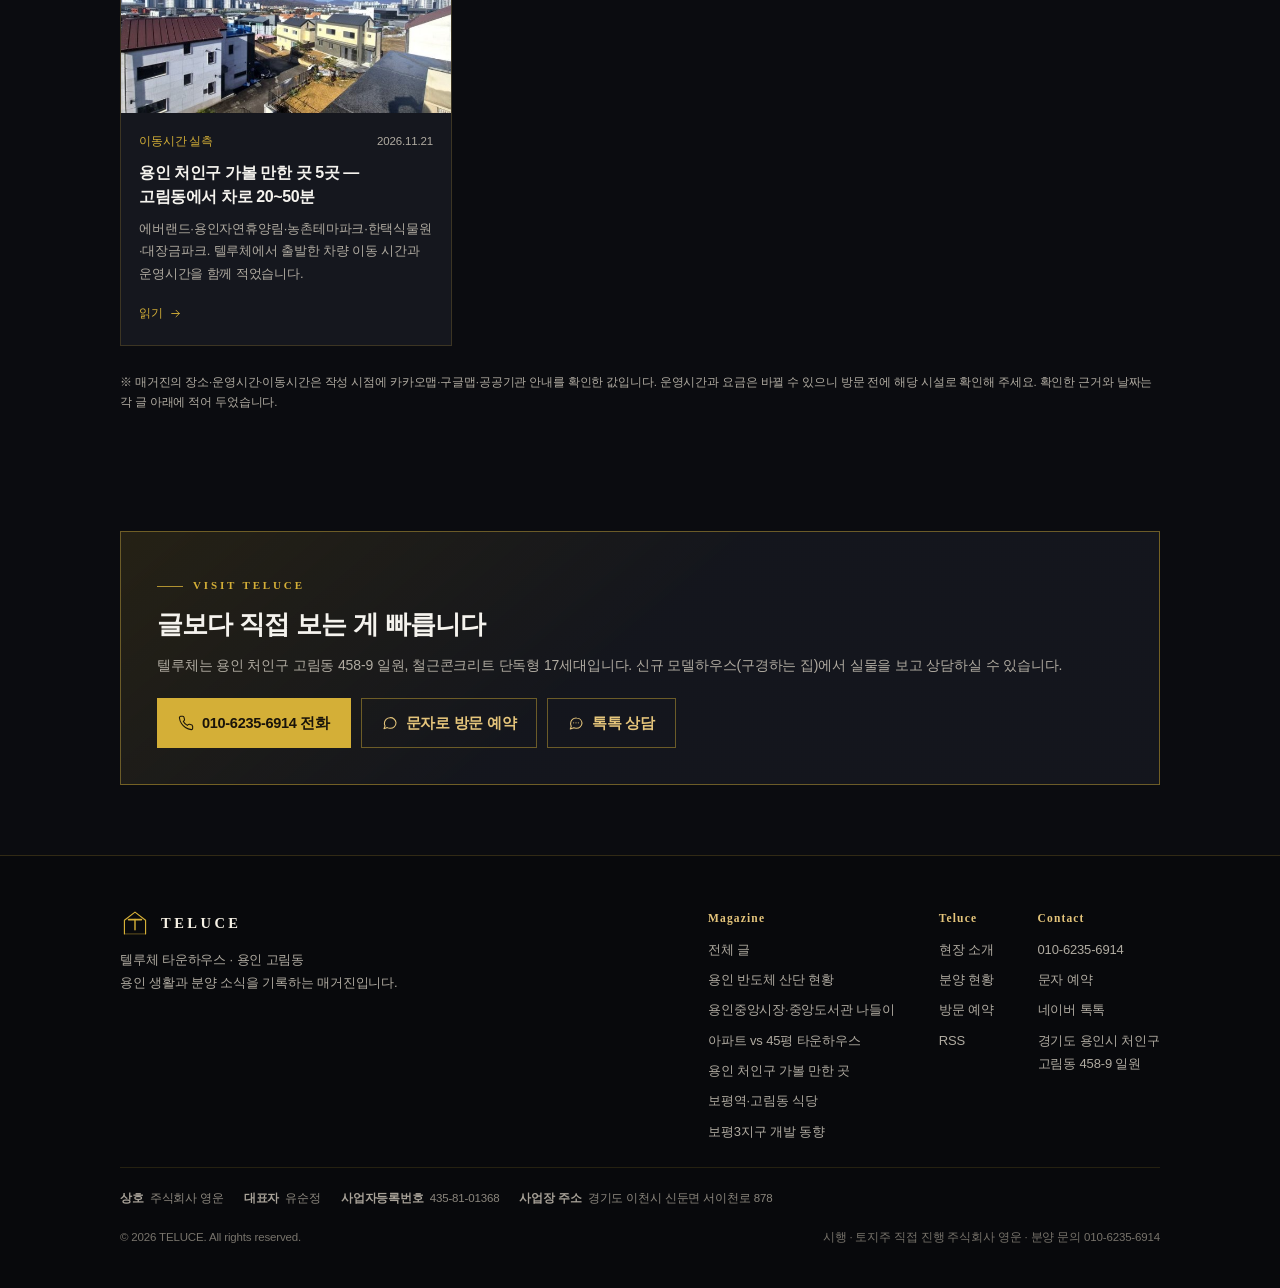
==== commit 86c5b1c8: "매거진: 보평역·고림동 카페 4곳 — 텔루체에서 도보 2분부터 차로 11분까지" ====
--- a/magazine/index.html
+++ b/magazine/index.html
@@ -52,6 +52,12 @@
     "telephone": "+82-10-6235-6914"
   },
   "hasPart": [
+    {
+      "@type": "Article",
+      "headline": "보평역·고림동 카페 4곳 — 텔루체에서 도보 2분부터 차로 11분까지",
+      "url": "https://teluce.co.kr/magazine/gorim-bopyeong-cafe/",
+      "datePublished": "2026-11-24"
+    },
     {
       "@type": "Article",
       "headline": "원삼은 팹, 이동·남사는 첫 삽 — 용인 반도체 산단 2026년 11월 현황과 철도 계획",
@@ -153,6 +159,19 @@
   <section class="mag-main" id="list">
     <div class="wrap">
       <div class="mag-grid">
+        <a class="mcard" href="/magazine/gorim-bopyeong-cafe/">
+          <span class="thumb">
+            <img src="/assets/photos/hero-05-living.jpg" alt="텔루체 거실과 다이닝" loading="lazy" width="1600" height="900">
+            <span class="chip">맛집·카페</span>
+          </span>
+          <div class="body">
+            <span class="date"><em>지도 확인</em><time datetime="2026-11-24">2026.11.24</time></span>
+            <h2>보평역·고림동 카페 4곳 — 텔루체에서 도보 2분부터 차로 11분까지</h2>
+            <p>단지 앞 임원로의 커피숍부터 아이와 함께 갈 키즈카페, 차로 11분 스타벅스까지. 주소·영업시간·이동 시간만 지도에서 확인해 정리했습니다.</p>
+            <span class="go">읽기 <svg aria-hidden="true"><use href="#i-arrow"/></svg></span>
+          </div>
+        </a>
+
         <a class="mcard" href="/magazine/yongin-chip-cluster-2026/">
           <span class="thumb">
             <img src="/assets/photos/hero-03-twilight.jpg" alt="해 질 무렵 텔루체 단지의 개별 주택과 마당" loading="lazy" width="1600" height="900">
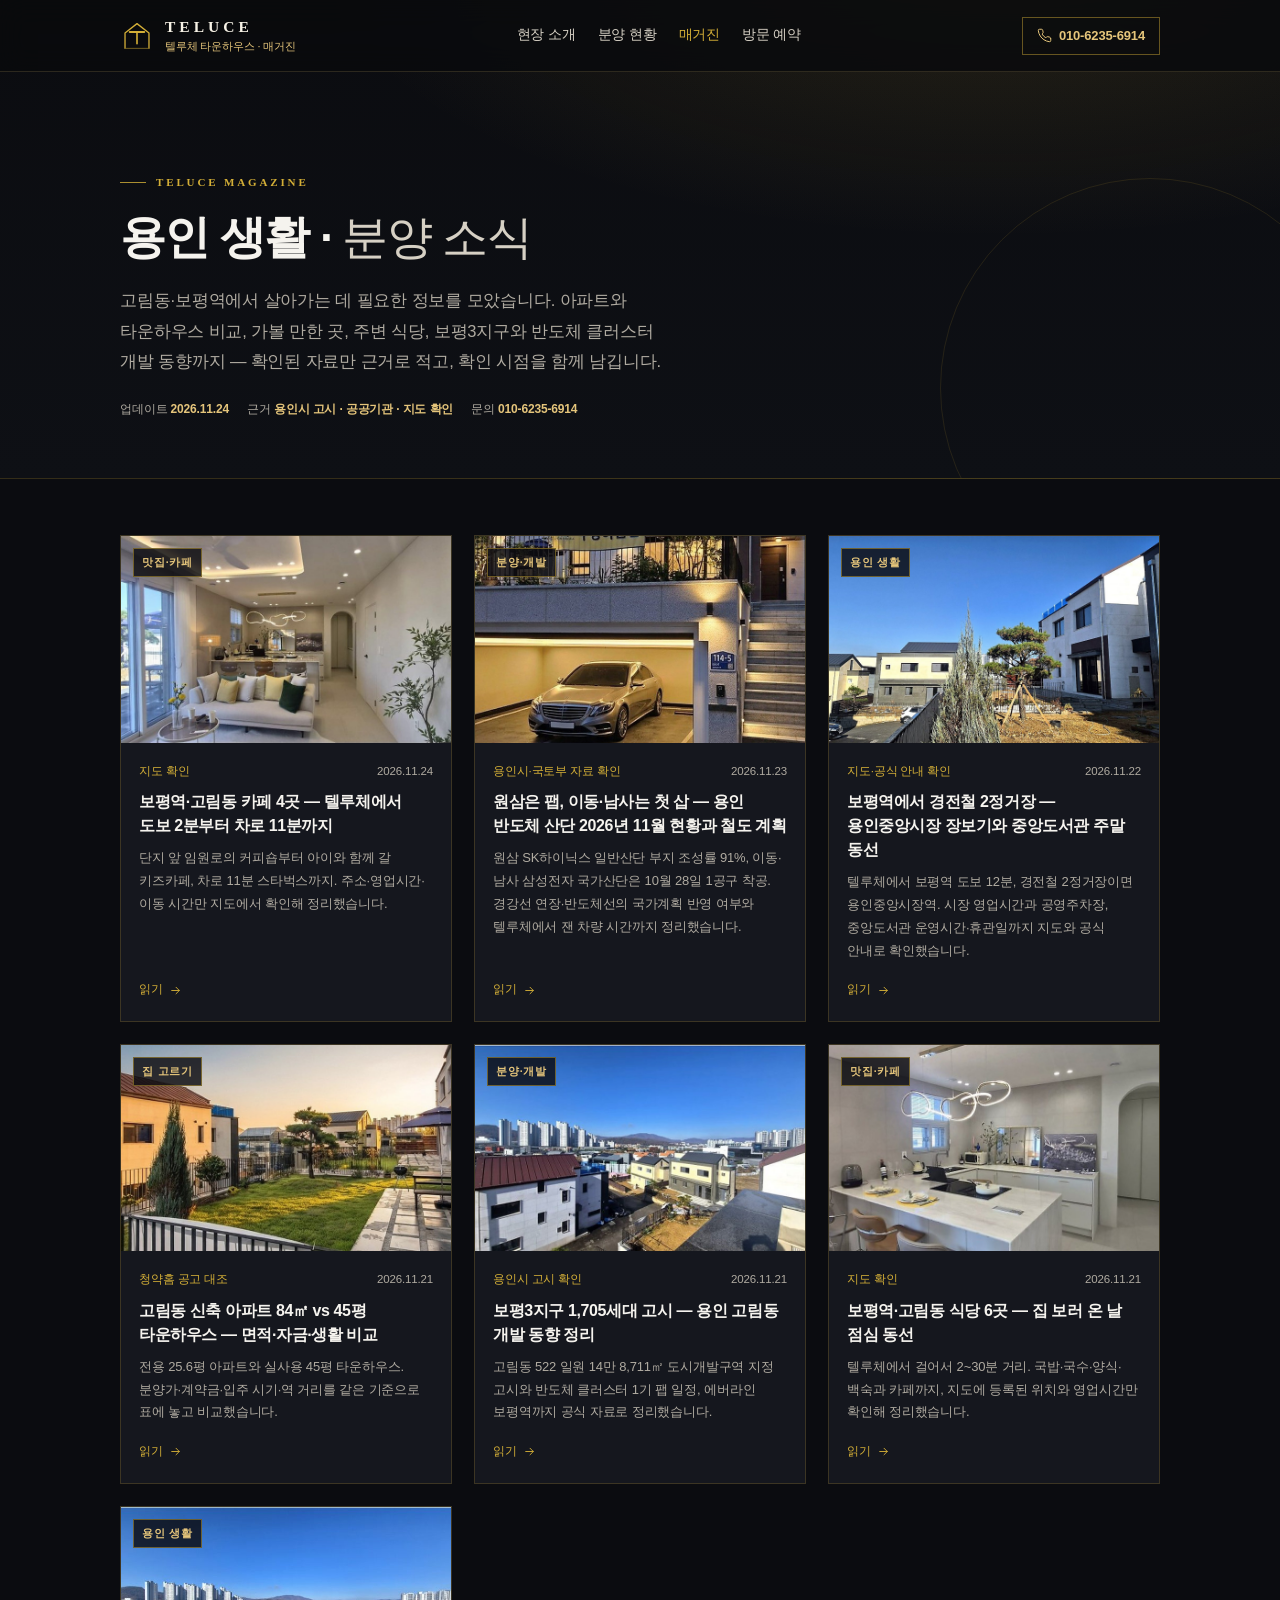
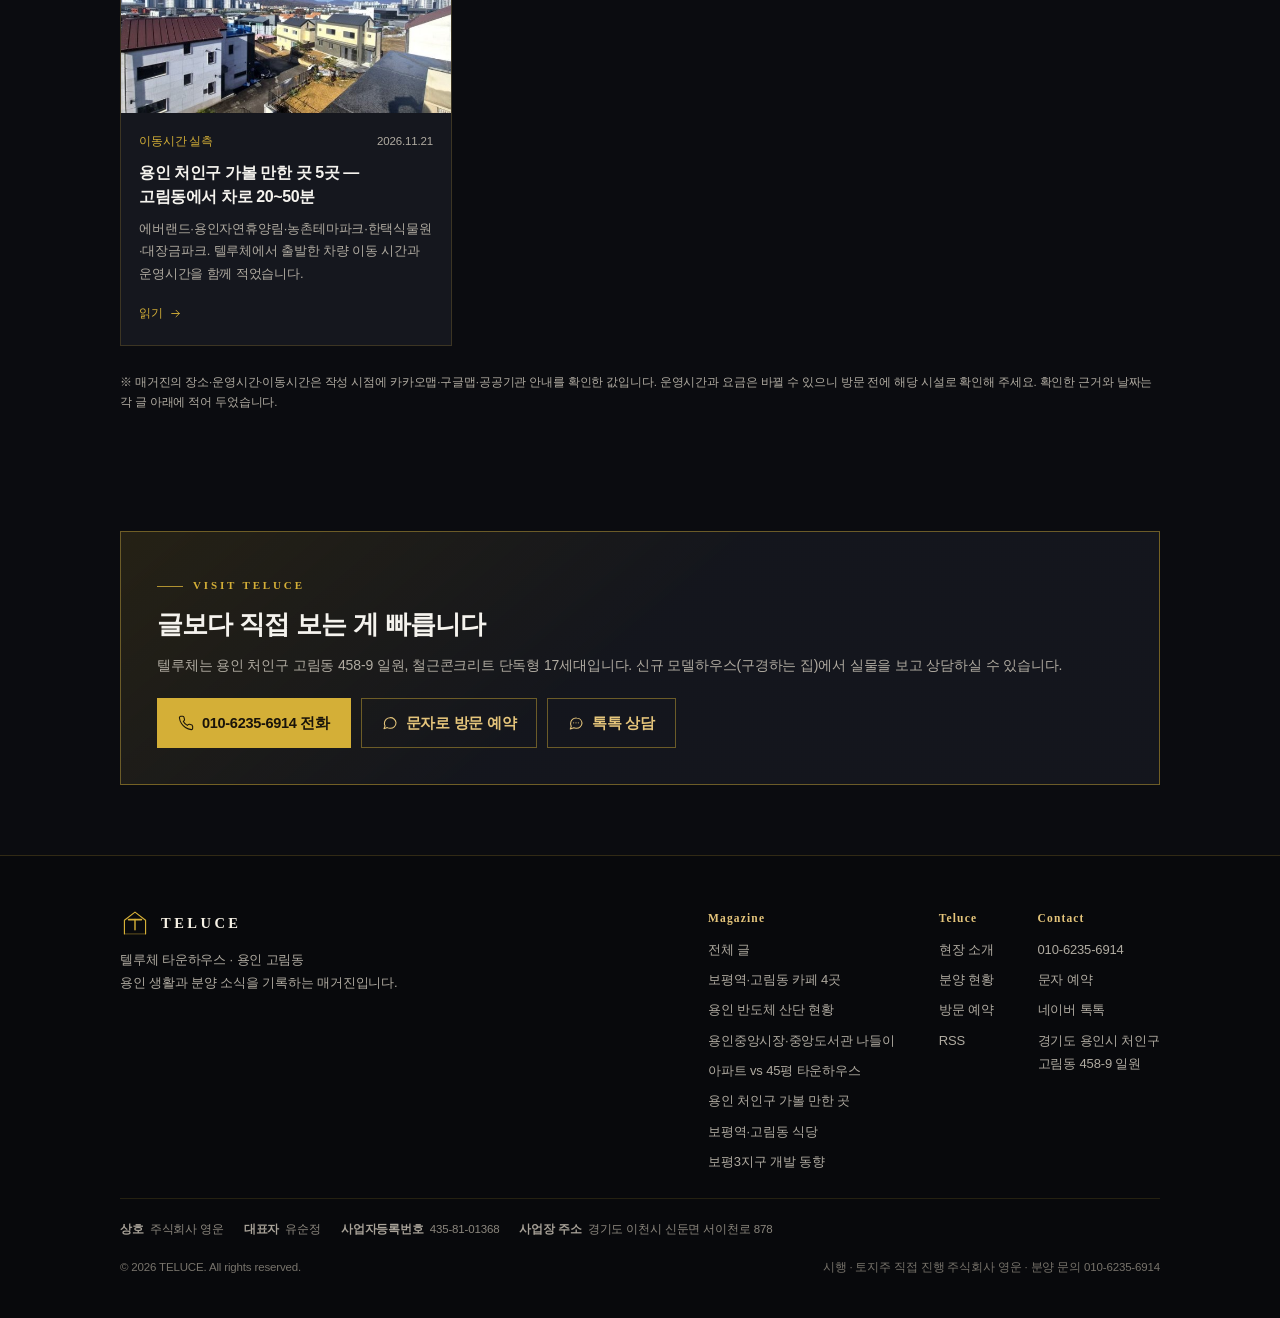
==== commit afaffcf9: "매거진 목록: 카페 글 푸터 링크·업데이트 날짜 반영" ====
--- a/magazine/index.html
+++ b/magazine/index.html
@@ -149,7 +149,7 @@
       <h1>용인 생활 · <span class="thin">분양 소식</span></h1>
       <p class="lead">고림동·보평역에서 살아가는 데 필요한 정보를 모았습니다. 아파트와 타운하우스 비교, 가볼 만한 곳, 주변 식당, 보평3지구와 반도체 클러스터 개발 동향까지 — 확인된 자료만 근거로 적고, 확인 시점을 함께 남깁니다.</p>
       <div class="meta">
-        <span>업데이트 <b>2026.11.23</b></span>
+        <span>업데이트 <b>2026.11.24</b></span>
         <span>근거 <b>용인시 고시 · 공공기관 · 지도 확인</b></span>
         <span>문의 <b>010-6235-6914</b></span>
       </div>
@@ -283,6 +283,7 @@
         <div>
           <b>Magazine</b>
           <a href="/magazine/">전체 글</a>
+          <a href="/magazine/gorim-bopyeong-cafe/">보평역·고림동 카페 4곳</a>
           <a href="/magazine/yongin-chip-cluster-2026/">용인 반도체 산단 현황</a>
           <a href="/magazine/yongin-market-library-day/">용인중앙시장·중앙도서관 나들이</a>
           <a href="/magazine/gorim-apartment-vs-townhouse/">아파트 vs 45평 타운하우스</a>
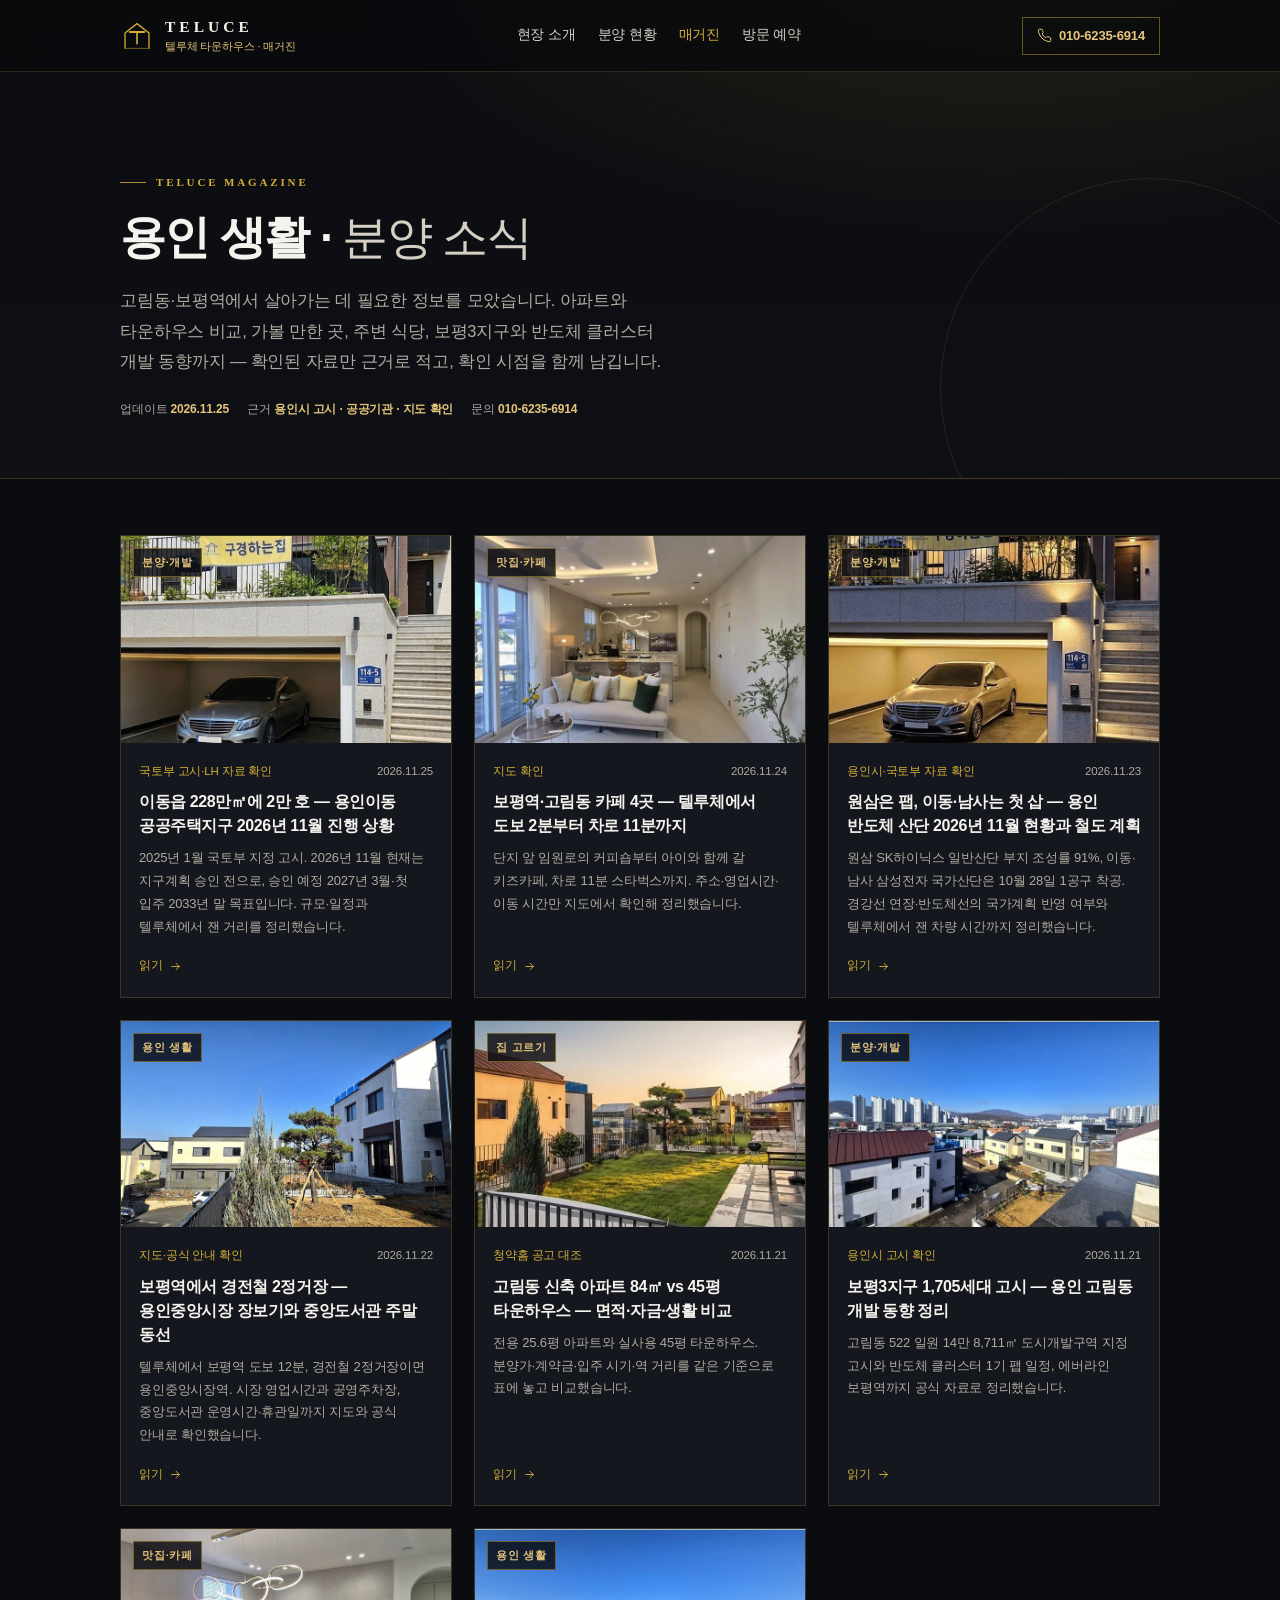
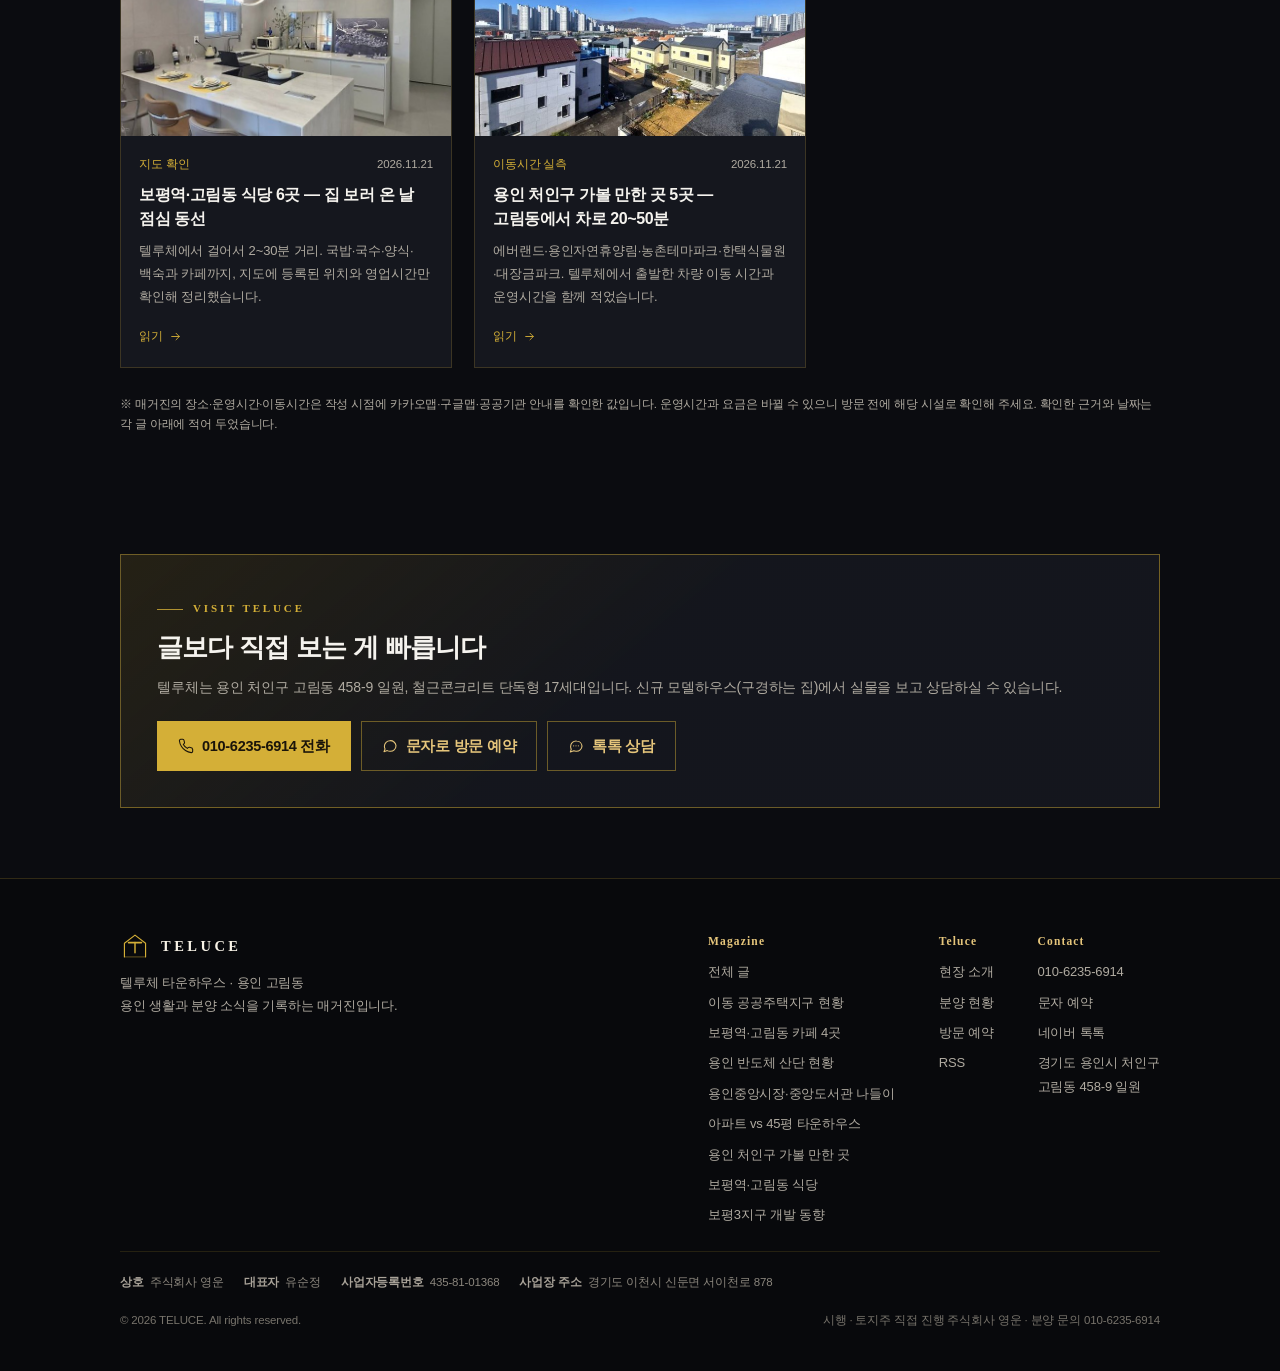
==== commit 45fe5aff: "매거진: 이동읍 228만㎡에 2만 호 — 용인이동 공공주택지구 2026년 11월 진행 상황" ====
--- a/magazine/index.html
+++ b/magazine/index.html
@@ -52,6 +52,12 @@
     "telephone": "+82-10-6235-6914"
   },
   "hasPart": [
+    {
+      "@type": "Article",
+      "headline": "이동읍 228만㎡에 2만 호 — 용인이동 공공주택지구 2026년 11월 진행 상황",
+      "url": "https://teluce.co.kr/magazine/yongin-idong-newtown-2026/",
+      "datePublished": "2026-11-25"
+    },
     {
       "@type": "Article",
       "headline": "보평역·고림동 카페 4곳 — 텔루체에서 도보 2분부터 차로 11분까지",
@@ -149,7 +155,7 @@
       <h1>용인 생활 · <span class="thin">분양 소식</span></h1>
       <p class="lead">고림동·보평역에서 살아가는 데 필요한 정보를 모았습니다. 아파트와 타운하우스 비교, 가볼 만한 곳, 주변 식당, 보평3지구와 반도체 클러스터 개발 동향까지 — 확인된 자료만 근거로 적고, 확인 시점을 함께 남깁니다.</p>
       <div class="meta">
-        <span>업데이트 <b>2026.11.24</b></span>
+        <span>업데이트 <b>2026.11.25</b></span>
         <span>근거 <b>용인시 고시 · 공공기관 · 지도 확인</b></span>
         <span>문의 <b>010-6235-6914</b></span>
       </div>
@@ -159,6 +165,19 @@
   <section class="mag-main" id="list">
     <div class="wrap">
       <div class="mag-grid">
+        <a class="mcard" href="/magazine/yongin-idong-newtown-2026/">
+          <span class="thumb">
+            <img src="/assets/photos/hero-04-day-bunker.jpg" alt="텔루체 단지 외관과 1층 벙커 주차장" loading="lazy" width="1600" height="900">
+            <span class="chip">분양·개발</span>
+          </span>
+          <div class="body">
+            <span class="date"><em>국토부 고시·LH 자료 확인</em><time datetime="2026-11-25">2026.11.25</time></span>
+            <h2>이동읍 228만㎡에 2만 호 — 용인이동 공공주택지구 2026년 11월 진행 상황</h2>
+            <p>2025년 1월 국토부 지정 고시. 2026년 11월 현재는 지구계획 승인 전으로, 승인 예정 2027년 3월·첫 입주 2033년 말 목표입니다. 규모·일정과 텔루체에서 잰 거리를 정리했습니다.</p>
+            <span class="go">읽기 <svg aria-hidden="true"><use href="#i-arrow"/></svg></span>
+          </div>
+        </a>
+
         <a class="mcard" href="/magazine/gorim-bopyeong-cafe/">
           <span class="thumb">
             <img src="/assets/photos/hero-05-living.jpg" alt="텔루체 거실과 다이닝" loading="lazy" width="1600" height="900">
@@ -283,6 +302,7 @@
         <div>
           <b>Magazine</b>
           <a href="/magazine/">전체 글</a>
+          <a href="/magazine/yongin-idong-newtown-2026/">이동 공공주택지구 현황</a>
           <a href="/magazine/gorim-bopyeong-cafe/">보평역·고림동 카페 4곳</a>
           <a href="/magazine/yongin-chip-cluster-2026/">용인 반도체 산단 현황</a>
           <a href="/magazine/yongin-market-library-day/">용인중앙시장·중앙도서관 나들이</a>
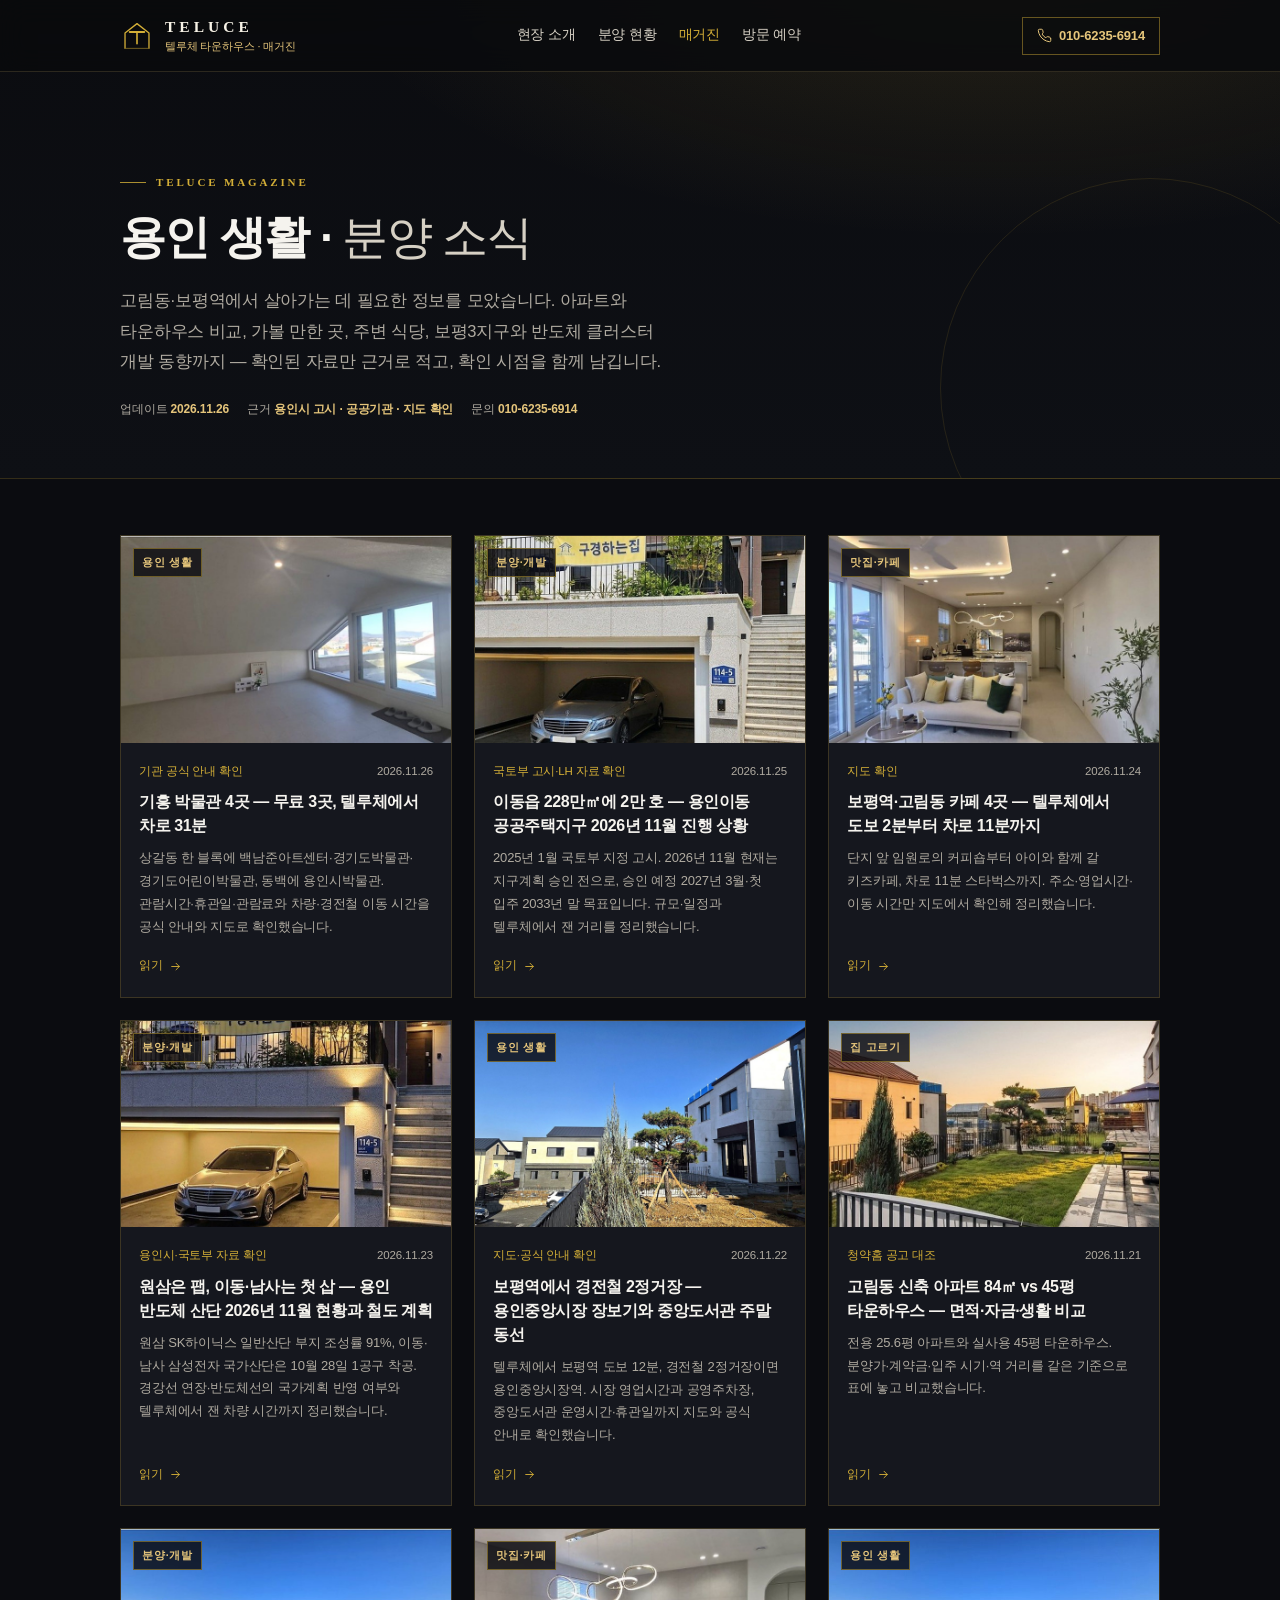
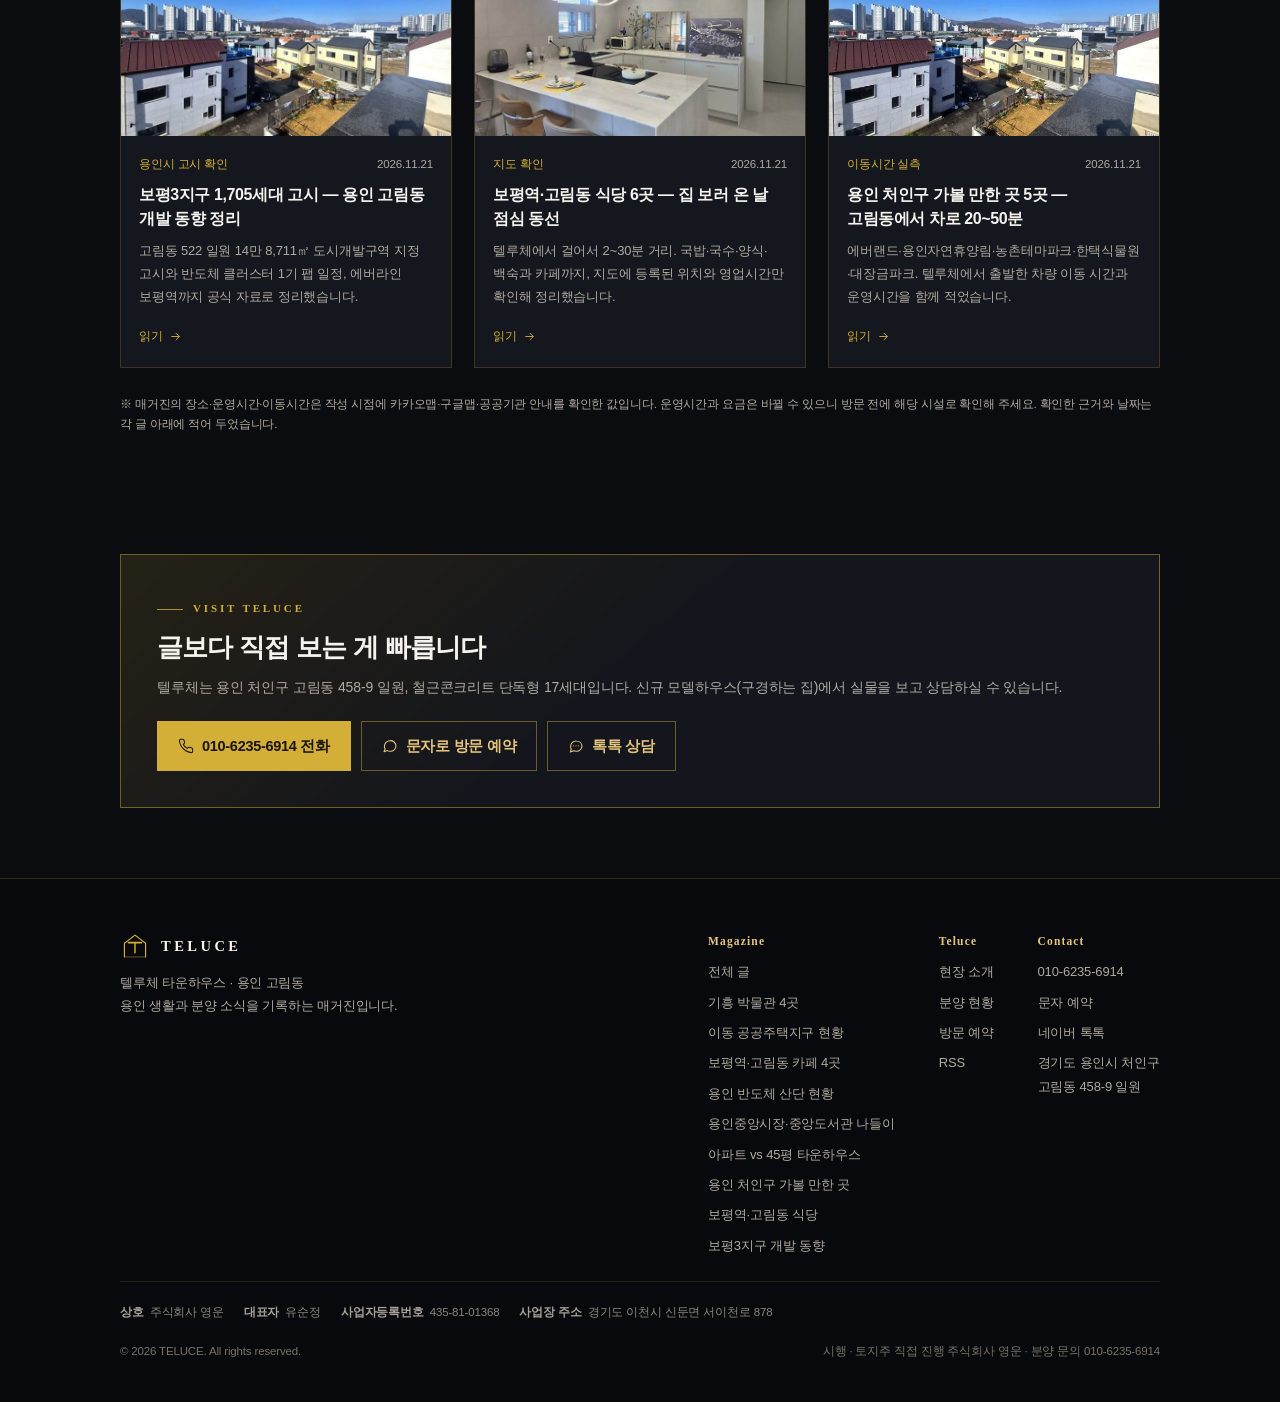
==== commit 2784351f: "매거진: 기흥 박물관 4곳 — 무료 3곳, 텔루체에서 차로 31분" ====
--- a/magazine/index.html
+++ b/magazine/index.html
@@ -52,6 +52,12 @@
     "telephone": "+82-10-6235-6914"
   },
   "hasPart": [
+    {
+      "@type": "Article",
+      "headline": "기흥 박물관 4곳 — 무료 3곳, 텔루체에서 차로 31분",
+      "url": "https://teluce.co.kr/magazine/giheung-museum-day/",
+      "datePublished": "2026-11-26"
+    },
     {
       "@type": "Article",
       "headline": "이동읍 228만㎡에 2만 호 — 용인이동 공공주택지구 2026년 11월 진행 상황",
@@ -155,7 +161,7 @@
       <h1>용인 생활 · <span class="thin">분양 소식</span></h1>
       <p class="lead">고림동·보평역에서 살아가는 데 필요한 정보를 모았습니다. 아파트와 타운하우스 비교, 가볼 만한 곳, 주변 식당, 보평3지구와 반도체 클러스터 개발 동향까지 — 확인된 자료만 근거로 적고, 확인 시점을 함께 남깁니다.</p>
       <div class="meta">
-        <span>업데이트 <b>2026.11.25</b></span>
+        <span>업데이트 <b>2026.11.26</b></span>
         <span>근거 <b>용인시 고시 · 공공기관 · 지도 확인</b></span>
         <span>문의 <b>010-6235-6914</b></span>
       </div>
@@ -165,6 +171,19 @@
   <section class="mag-main" id="list">
     <div class="wrap">
       <div class="mag-grid">
+        <a class="mcard" href="/magazine/giheung-museum-day/">
+          <span class="thumb">
+            <img src="/assets/photos/hero-09-attic.jpg" alt="텔루체 세대의 다락" loading="lazy" width="1600" height="900">
+            <span class="chip">용인 생활</span>
+          </span>
+          <div class="body">
+            <span class="date"><em>기관 공식 안내 확인</em><time datetime="2026-11-26">2026.11.26</time></span>
+            <h2>기흥 박물관 4곳 — 무료 3곳, 텔루체에서 차로 31분</h2>
+            <p>상갈동 한 블록에 백남준아트센터·경기도박물관·경기도어린이박물관, 동백에 용인시박물관. 관람시간·휴관일·관람료와 차량·경전철 이동 시간을 공식 안내와 지도로 확인했습니다.</p>
+            <span class="go">읽기 <svg aria-hidden="true"><use href="#i-arrow"/></svg></span>
+          </div>
+        </a>
+
         <a class="mcard" href="/magazine/yongin-idong-newtown-2026/">
           <span class="thumb">
             <img src="/assets/photos/hero-04-day-bunker.jpg" alt="텔루체 단지 외관과 1층 벙커 주차장" loading="lazy" width="1600" height="900">
@@ -302,6 +321,7 @@
         <div>
           <b>Magazine</b>
           <a href="/magazine/">전체 글</a>
+          <a href="/magazine/giheung-museum-day/">기흥 박물관 4곳</a>
           <a href="/magazine/yongin-idong-newtown-2026/">이동 공공주택지구 현황</a>
           <a href="/magazine/gorim-bopyeong-cafe/">보평역·고림동 카페 4곳</a>
           <a href="/magazine/yongin-chip-cluster-2026/">용인 반도체 산단 현황</a>
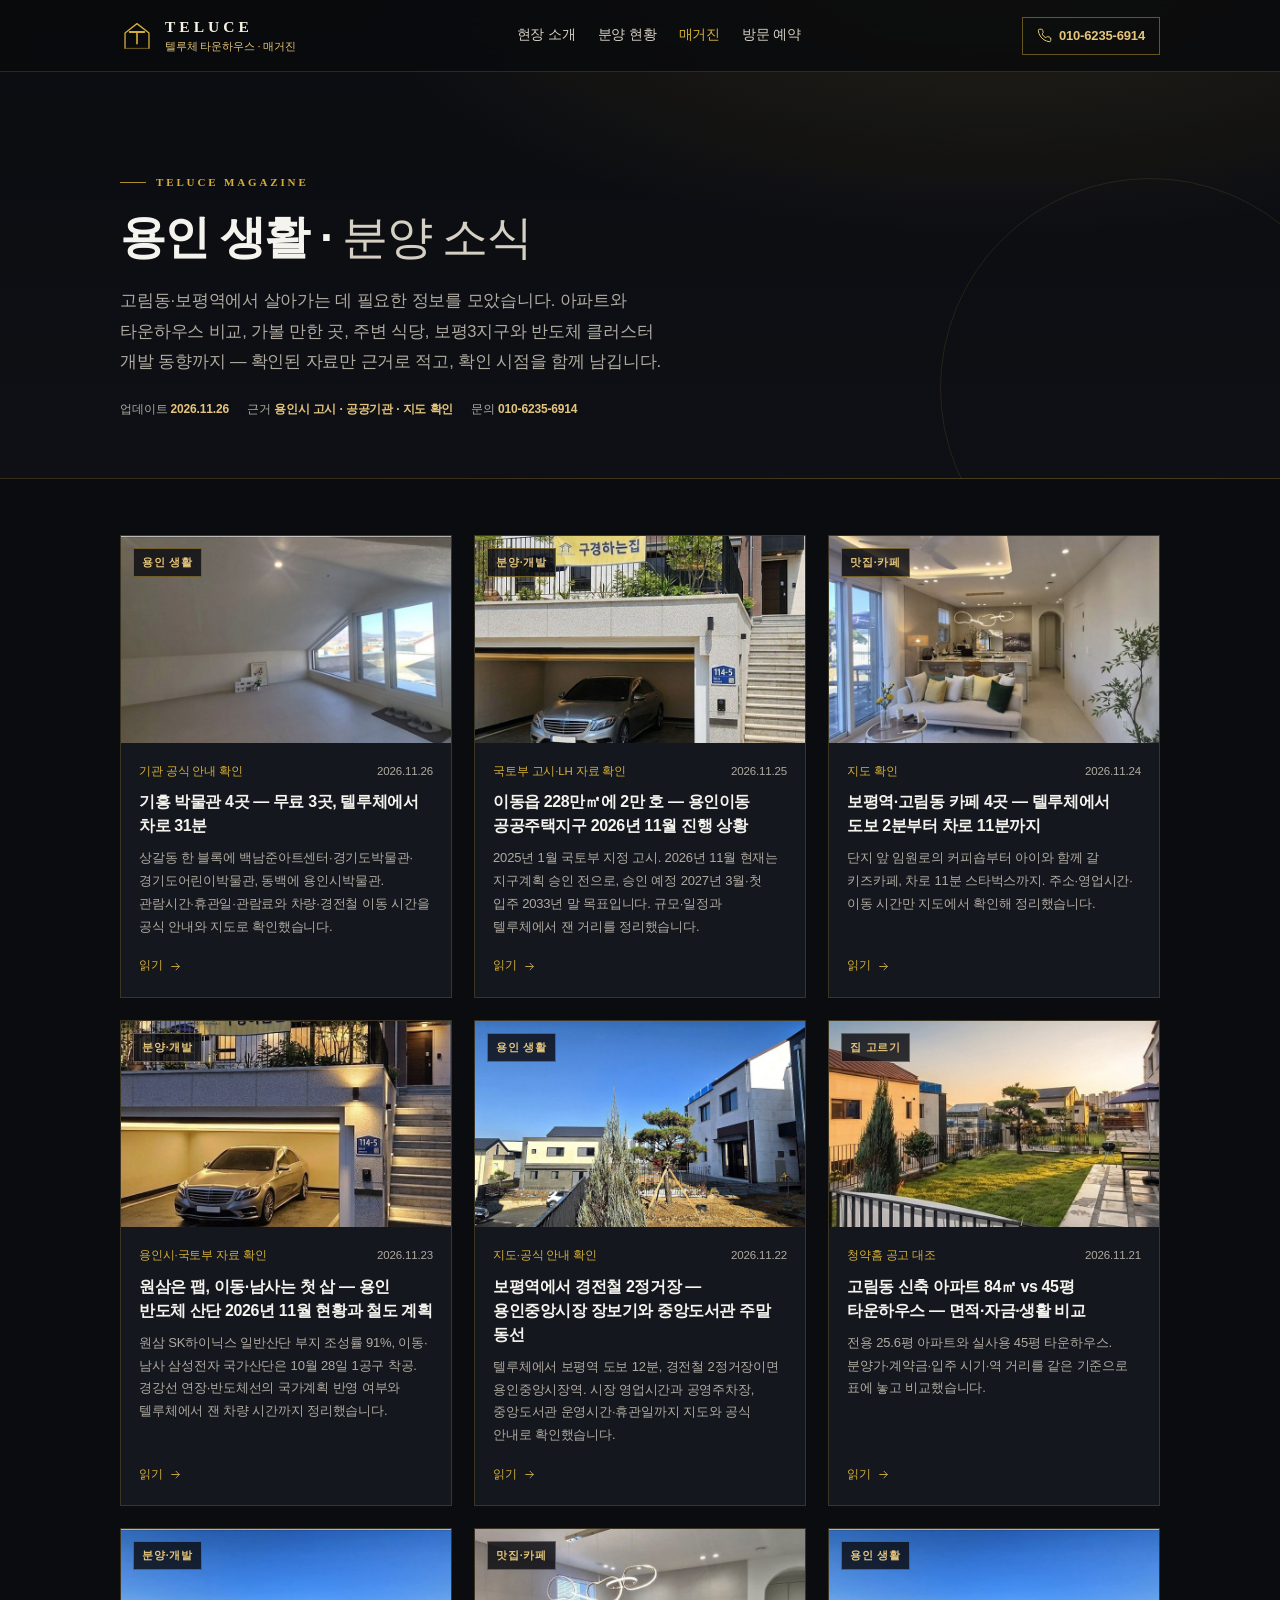
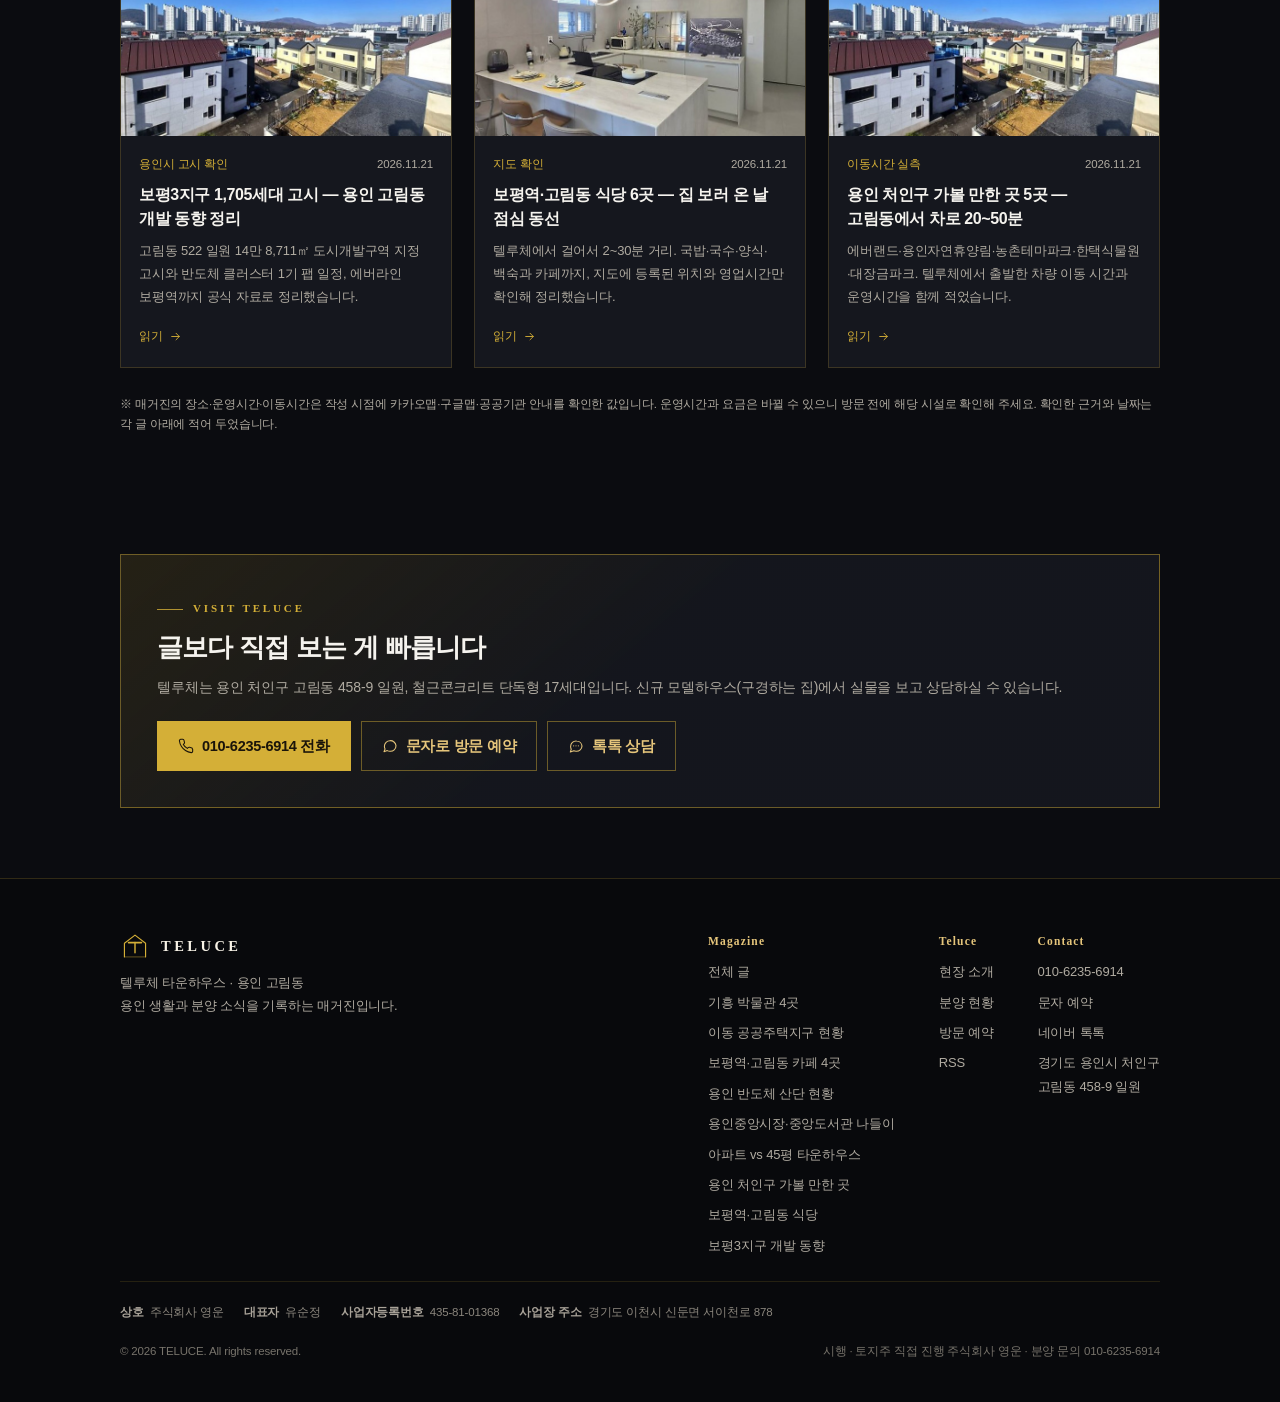
==== commit 14c331c4: "오시는 길: 내비게이션 '텔루체 타운하우스 분양사무실' 검색 시 입구 컨테이너 안내 주의 + 임원로 114-5 직영 모델하우스 다이렉트 안내(지도 링크·예약·연락처 반영), 루프탑" ====
--- a/magazine/index.html
+++ b/magazine/index.html
@@ -264,7 +264,7 @@
 
         <a class="mcard" href="/magazine/bopyeong-gorim-food/">
           <span class="thumb">
-            <img src="/assets/teluce-kitchen.jpg" alt="텔루체 주방과 아일랜드 식탁" loading="lazy" width="694" height="391">
+            <img src="/assets/teluce-kitchen.jpg" alt="텔루체 주방과 아일랜드 식탁" loading="lazy" width="1500" height="844">
             <span class="chip">맛집·카페</span>
           </span>
           <div class="body">
@@ -277,7 +277,7 @@
 
         <a class="mcard" href="/magazine/yongin-cheoin-attractions/">
           <span class="thumb">
-            <img src="/assets/teluce-rooftop.jpg" alt="텔루체 루프탑에서 바라본 고림동 일대와 아파트 단지" loading="lazy" width="694" height="391">
+            <img src="/assets/teluce-rooftop.jpg" alt="텔루체 루프탑에서 바라본 고림동 일대와 아파트 단지" loading="lazy" width="1600" height="900">
             <span class="chip">용인 생활</span>
           </span>
           <div class="body">
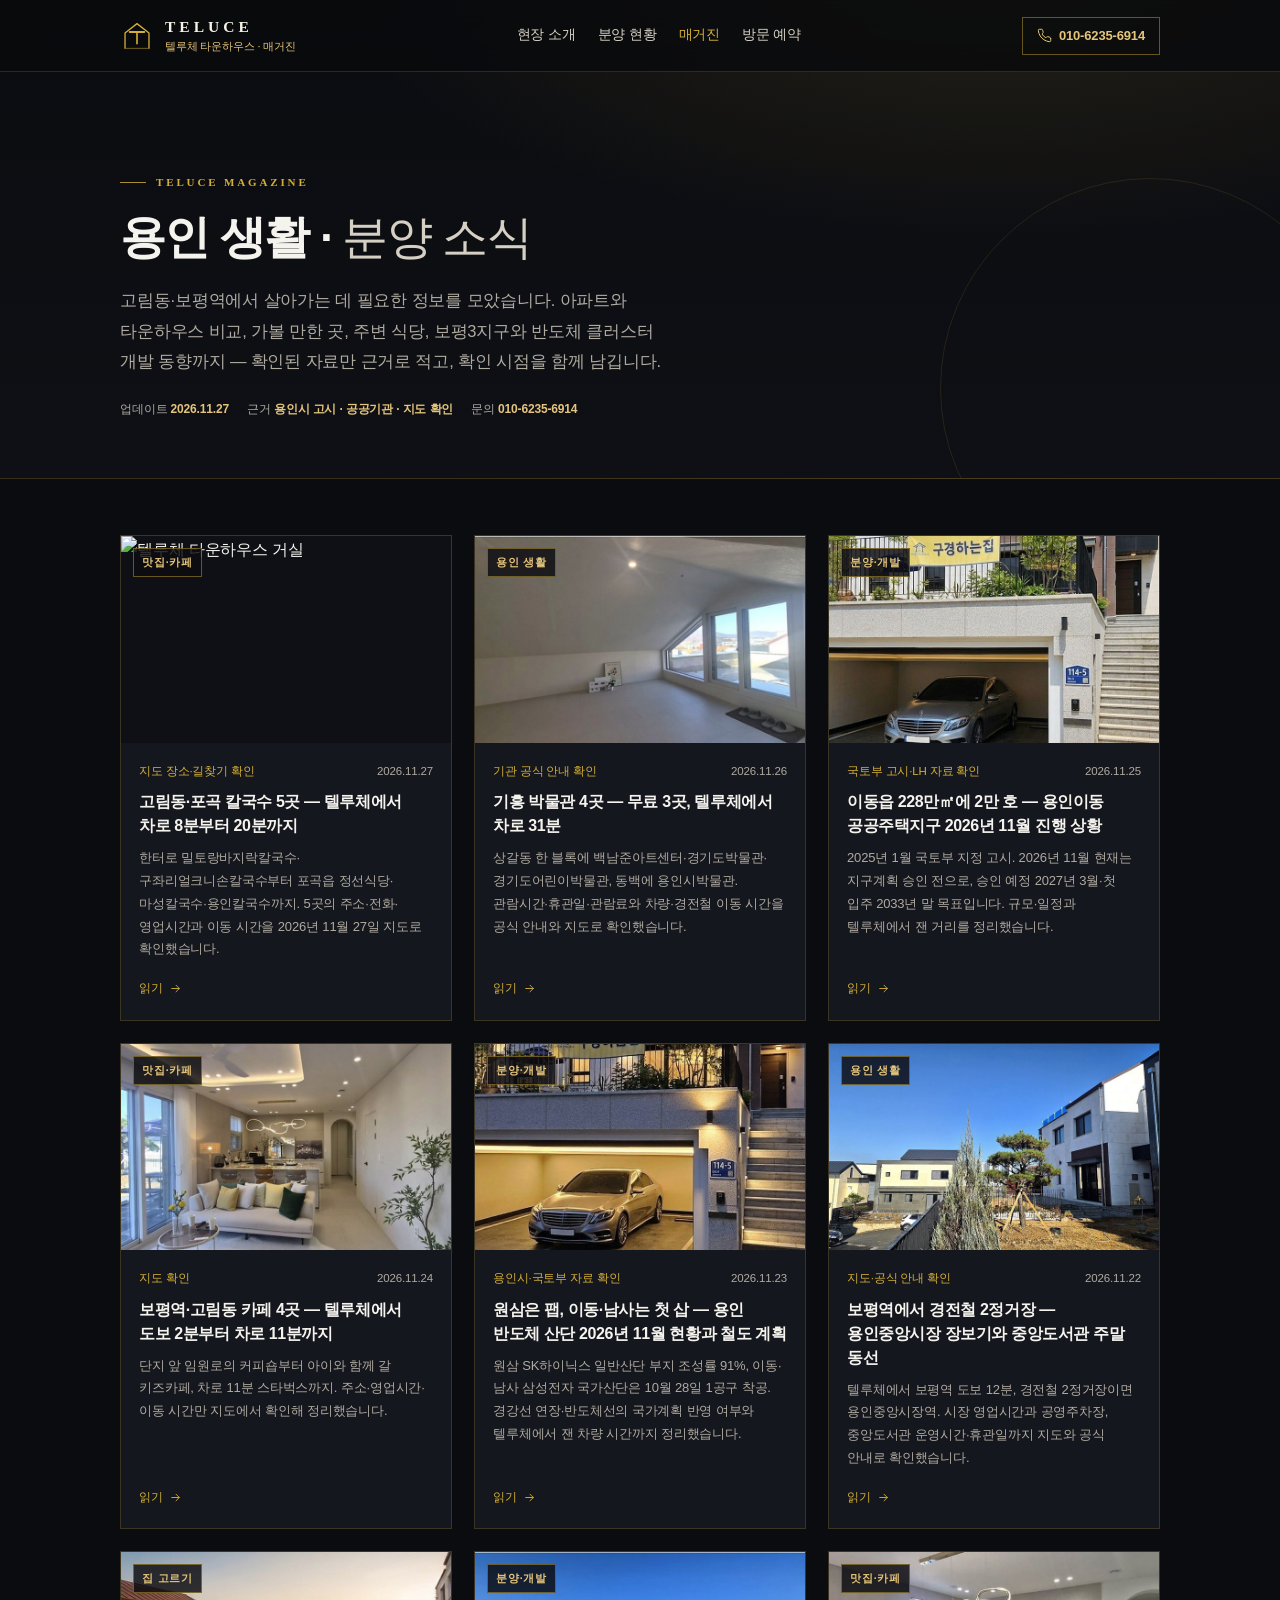
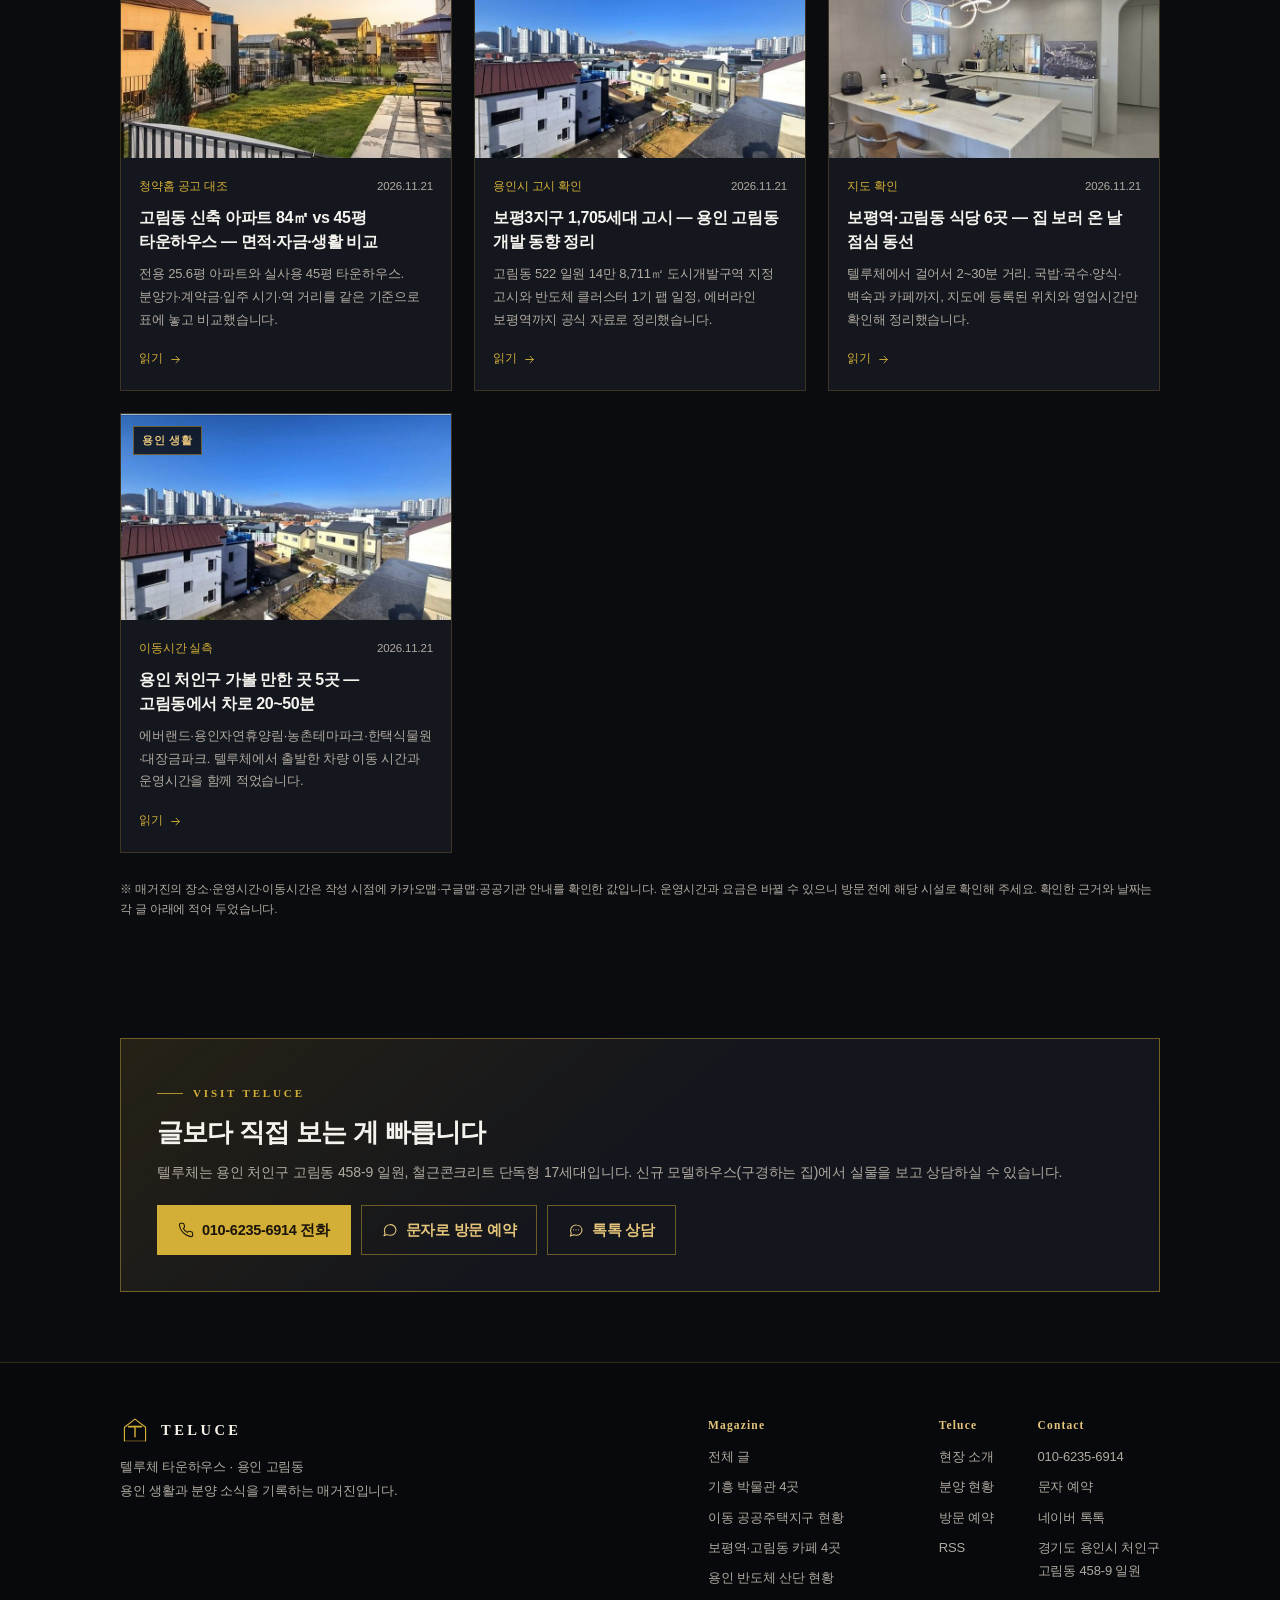
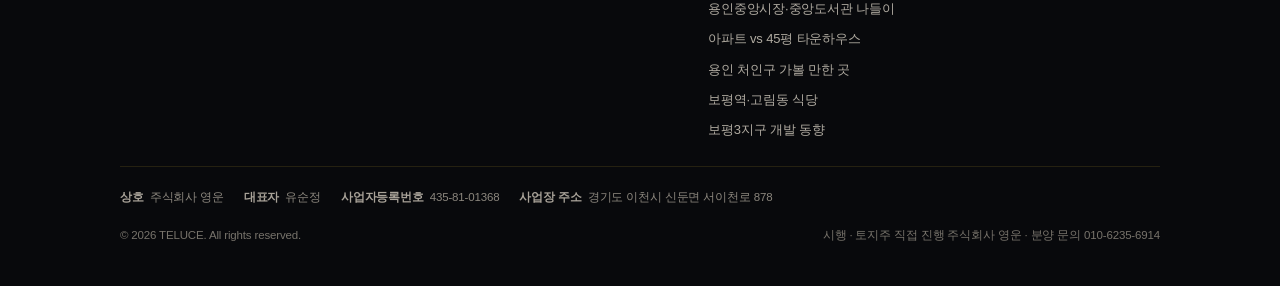
==== commit b6bdf06f: "매거진: 고림동·포곡 칼국수 5곳" ====
--- a/magazine/index.html
+++ b/magazine/index.html
@@ -52,6 +52,12 @@
     "telephone": "+82-10-6235-6914"
   },
   "hasPart": [
+    {
+      "@type": "Article",
+      "headline": "고림동·포곡 칼국수 5곳 — 텔루체에서 차로 8분부터 20분까지",
+      "url": "https://teluce.co.kr/magazine/gorim-pogok-kalguksu/",
+      "datePublished": "2026-11-27"
+    },
     {
       "@type": "Article",
       "headline": "기흥 박물관 4곳 — 무료 3곳, 텔루체에서 차로 31분",
@@ -161,7 +167,7 @@
       <h1>용인 생활 · <span class="thin">분양 소식</span></h1>
       <p class="lead">고림동·보평역에서 살아가는 데 필요한 정보를 모았습니다. 아파트와 타운하우스 비교, 가볼 만한 곳, 주변 식당, 보평3지구와 반도체 클러스터 개발 동향까지 — 확인된 자료만 근거로 적고, 확인 시점을 함께 남깁니다.</p>
       <div class="meta">
-        <span>업데이트 <b>2026.11.26</b></span>
+        <span>업데이트 <b>2026.11.27</b></span>
         <span>근거 <b>용인시 고시 · 공공기관 · 지도 확인</b></span>
         <span>문의 <b>010-6235-6914</b></span>
       </div>
@@ -171,6 +177,19 @@
   <section class="mag-main" id="list">
     <div class="wrap">
       <div class="mag-grid">
+        <a class="mcard" href="/magazine/gorim-pogok-kalguksu/">
+          <span class="thumb">
+            <img src="/assets/photos/hero-03-living.jpg" alt="텔루체 타운하우스 거실" loading="lazy" width="1600" height="900">
+            <span class="chip">맛집·카페</span>
+          </span>
+          <div class="body">
+            <span class="date"><em>지도 장소·길찾기 확인</em><time datetime="2026-11-27">2026.11.27</time></span>
+            <h2>고림동·포곡 칼국수 5곳 — 텔루체에서 차로 8분부터 20분까지</h2>
+            <p>한터로 밀토랑바지락칼국수·구좌리얼크니손칼국수부터 포곡읍 정선식당·마성칼국수·용인칼국수까지. 5곳의 주소·전화·영업시간과 이동 시간을 2026년 11월 27일 지도로 확인했습니다.</p>
+            <span class="go">읽기 <svg aria-hidden="true"><use href="#i-arrow"/></svg></span>
+          </div>
+        </a>
+
         <a class="mcard" href="/magazine/giheung-museum-day/">
           <span class="thumb">
             <img src="/assets/photos/hero-09-attic.jpg" alt="텔루체 세대의 다락" loading="lazy" width="1600" height="900">
--- a/magazine/assets/magazine.css
+++ b/magazine/assets/magazine.css
@@ -184,6 +184,9 @@
 .cta .eyebrow{margin-bottom:10px}
 .cta h2{margin:0 0 10px;font-size:clamp(20px,2.6vw,26px);letter-spacing:-.03em;line-height:1.4}
 .cta p{margin:0 0 20px;color:var(--muted);font-size:14px;line-height:1.8}
+.cta .cta-visit{margin:0 0 20px;padding:11px 13px;border-left:2px solid var(--gold);background:rgba(212,175,55,.08);color:var(--ink-2);font-size:13.5px;line-height:1.8}
+.cta .cta-visit b{font-weight:700;color:var(--ink)}
+.cta .cta-visit a{font-weight:700;color:var(--gold-soft);border-bottom:1px solid rgba(229,197,123,.45);white-space:nowrap}
 .cta-btns{display:flex;flex-wrap:wrap;gap:10px}
 .btn{display:inline-flex;align-items:center;justify-content:center;gap:8px;min-height:50px;padding:0 20px;border:1px solid transparent;font-size:14.5px;font-weight:600;letter-spacing:-.02em;transition:.22s;text-align:center}
 .btn svg{width:16px;height:16px}
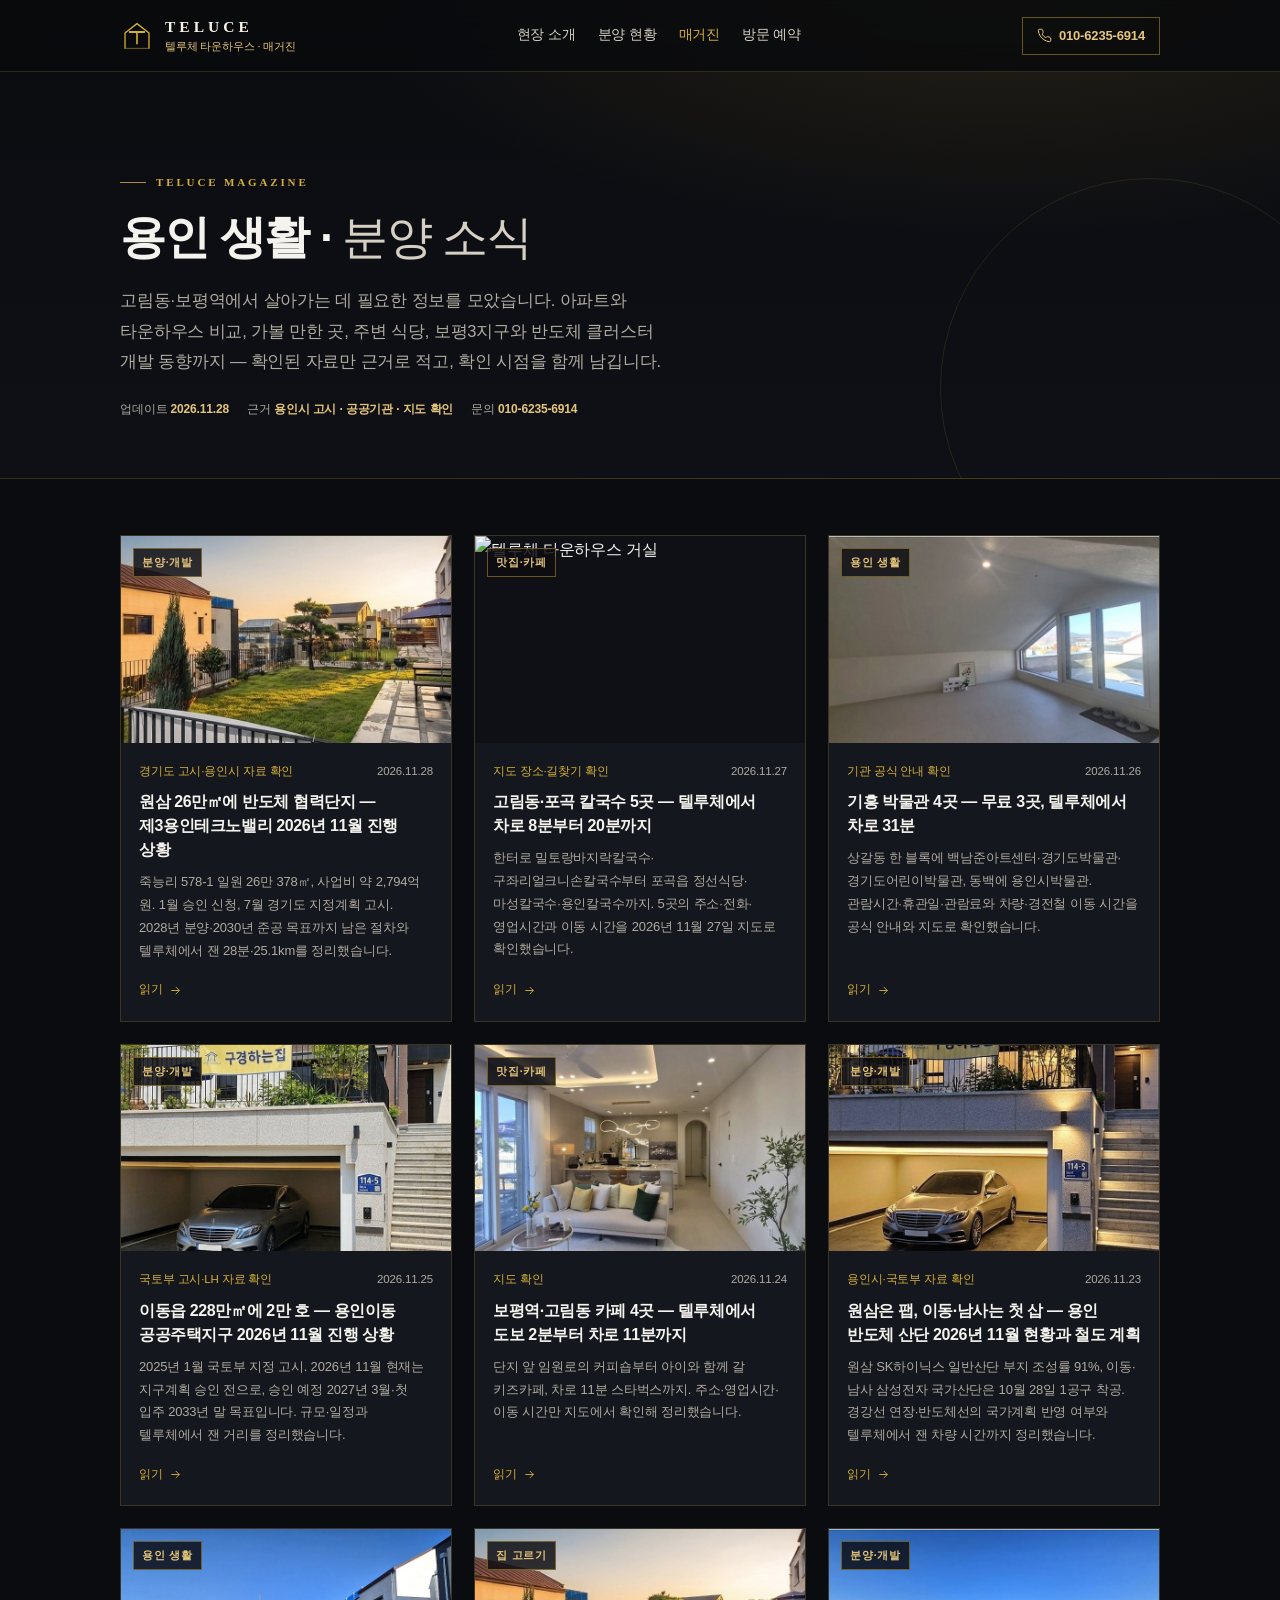
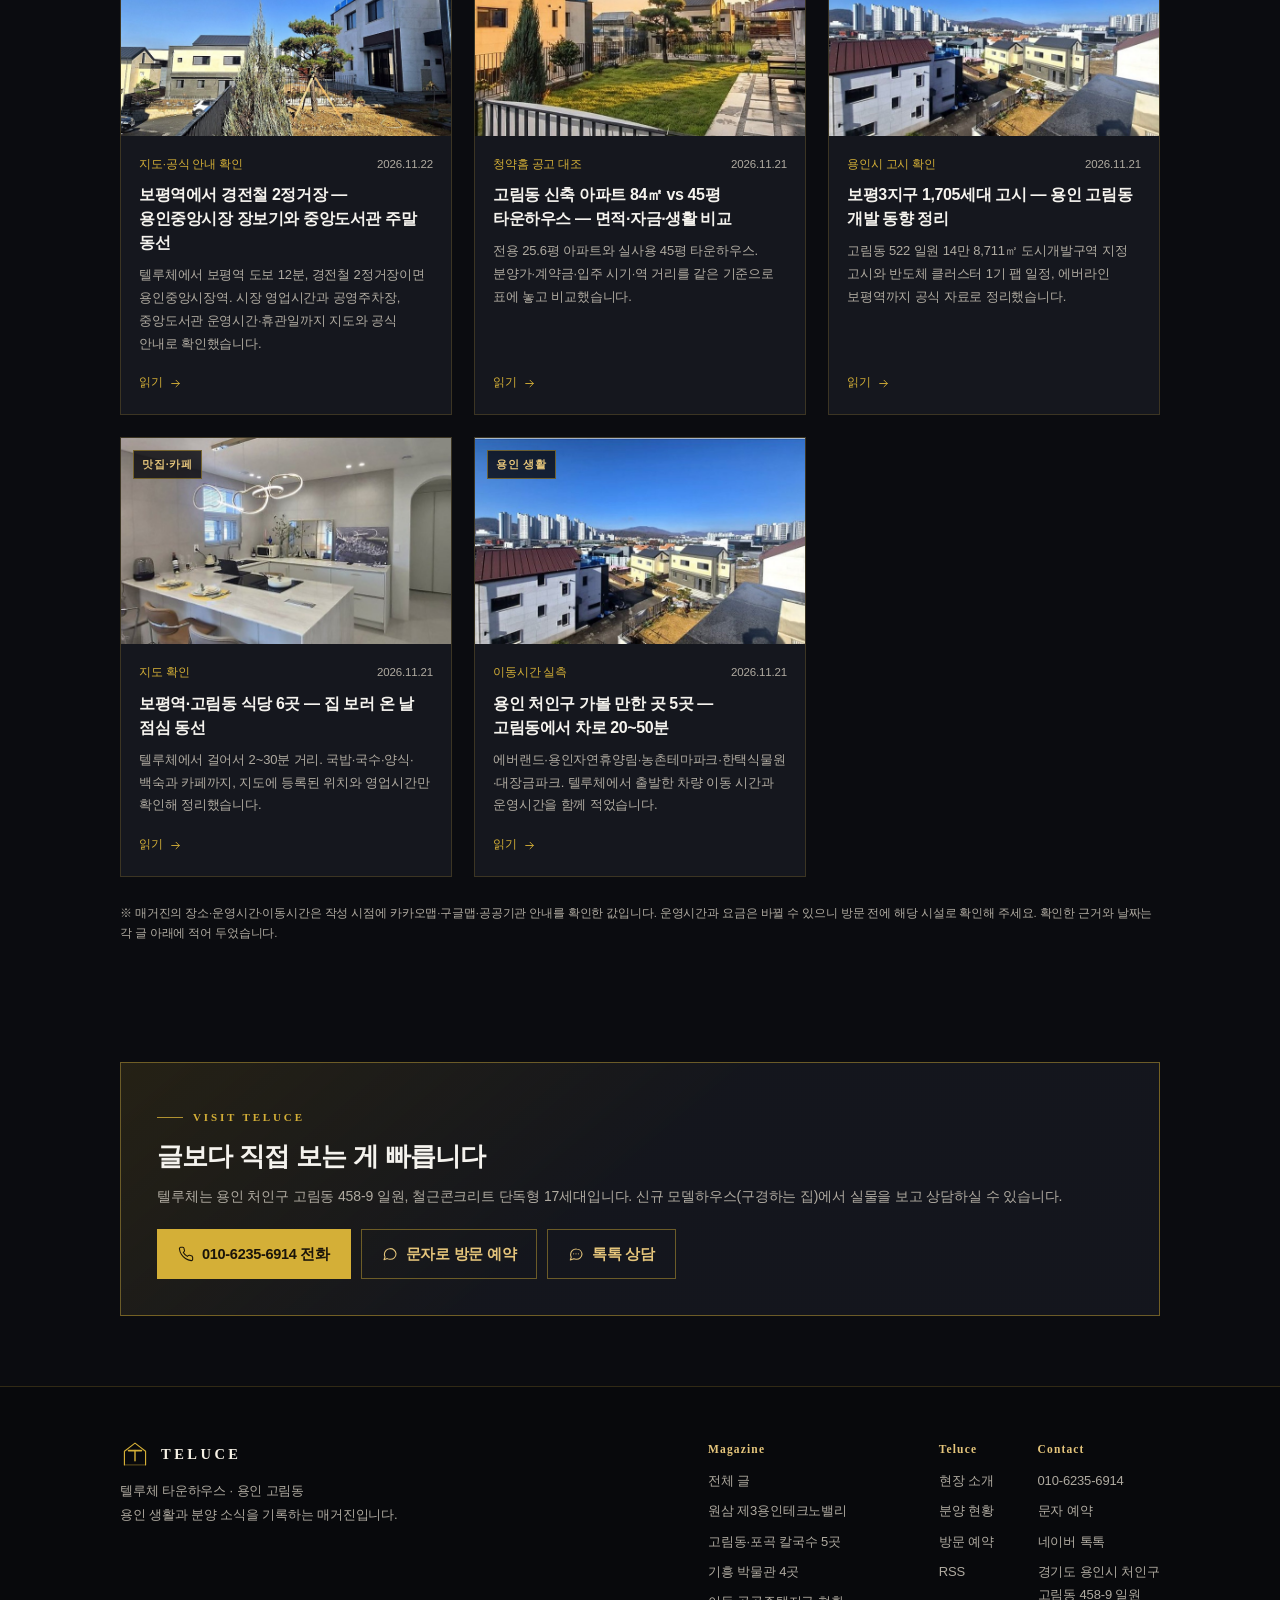
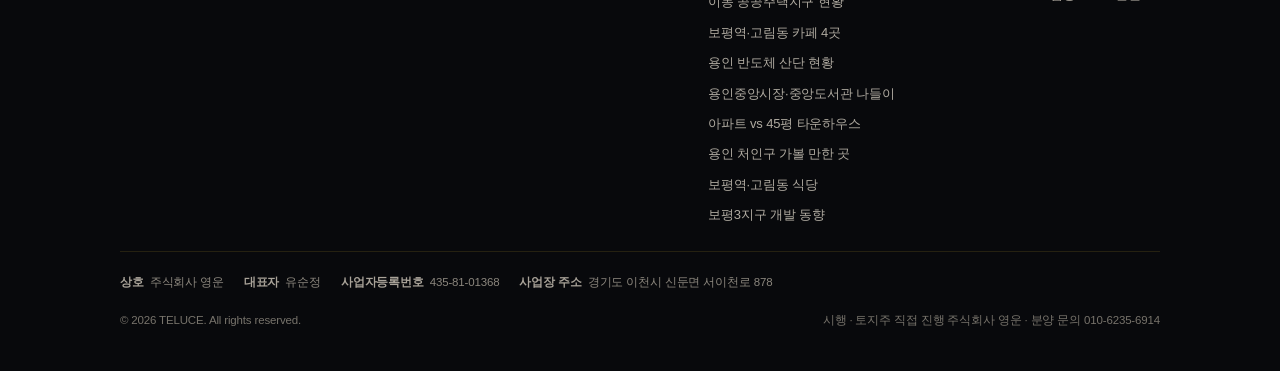
==== commit 0ddba4d3: "매거진: 원삼 26만㎡에 반도체 협력단지 — 제3용인테크노밸리 2026년 11월 진행 상황" ====
--- a/magazine/index.html
+++ b/magazine/index.html
@@ -52,6 +52,12 @@
     "telephone": "+82-10-6235-6914"
   },
   "hasPart": [
+    {
+      "@type": "Article",
+      "headline": "원삼 26만㎡에 반도체 협력단지 — 제3용인테크노밸리 2026년 11월 진행 상황",
+      "url": "https://teluce.co.kr/magazine/wonsam-3rd-techno-valley/",
+      "datePublished": "2026-11-28"
+    },
     {
       "@type": "Article",
       "headline": "고림동·포곡 칼국수 5곳 — 텔루체에서 차로 8분부터 20분까지",
@@ -167,7 +173,7 @@
       <h1>용인 생활 · <span class="thin">분양 소식</span></h1>
       <p class="lead">고림동·보평역에서 살아가는 데 필요한 정보를 모았습니다. 아파트와 타운하우스 비교, 가볼 만한 곳, 주변 식당, 보평3지구와 반도체 클러스터 개발 동향까지 — 확인된 자료만 근거로 적고, 확인 시점을 함께 남깁니다.</p>
       <div class="meta">
-        <span>업데이트 <b>2026.11.27</b></span>
+        <span>업데이트 <b>2026.11.28</b></span>
         <span>근거 <b>용인시 고시 · 공공기관 · 지도 확인</b></span>
         <span>문의 <b>010-6235-6914</b></span>
       </div>
@@ -177,6 +183,19 @@
   <section class="mag-main" id="list">
     <div class="wrap">
       <div class="mag-grid">
+        <a class="mcard" href="/magazine/wonsam-3rd-techno-valley/">
+          <span class="thumb">
+            <img src="/assets/photos/hero-02-sunset.jpg" alt="해 질 무렵 텔루체 단지와 마당" loading="lazy" width="1600" height="900">
+            <span class="chip">분양·개발</span>
+          </span>
+          <div class="body">
+            <span class="date"><em>경기도 고시·용인시 자료 확인</em><time datetime="2026-11-28">2026.11.28</time></span>
+            <h2>원삼 26만㎡에 반도체 협력단지 — 제3용인테크노밸리 2026년 11월 진행 상황</h2>
+            <p>죽능리 578-1 일원 26만 378㎡, 사업비 약 2,794억 원. 1월 승인 신청, 7월 경기도 지정계획 고시. 2028년 분양·2030년 준공 목표까지 남은 절차와 텔루체에서 잰 28분·25.1km를 정리했습니다.</p>
+            <span class="go">읽기 <svg aria-hidden="true"><use href="#i-arrow"/></svg></span>
+          </div>
+        </a>
+
         <a class="mcard" href="/magazine/gorim-pogok-kalguksu/">
           <span class="thumb">
             <img src="/assets/photos/hero-03-living.jpg" alt="텔루체 타운하우스 거실" loading="lazy" width="1600" height="900">
@@ -340,6 +359,8 @@
         <div>
           <b>Magazine</b>
           <a href="/magazine/">전체 글</a>
+          <a href="/magazine/wonsam-3rd-techno-valley/">원삼 제3용인테크노밸리</a>
+          <a href="/magazine/gorim-pogok-kalguksu/">고림동·포곡 칼국수 5곳</a>
           <a href="/magazine/giheung-museum-day/">기흥 박물관 4곳</a>
           <a href="/magazine/yongin-idong-newtown-2026/">이동 공공주택지구 현황</a>
           <a href="/magazine/gorim-bopyeong-cafe/">보평역·고림동 카페 4곳</a>
